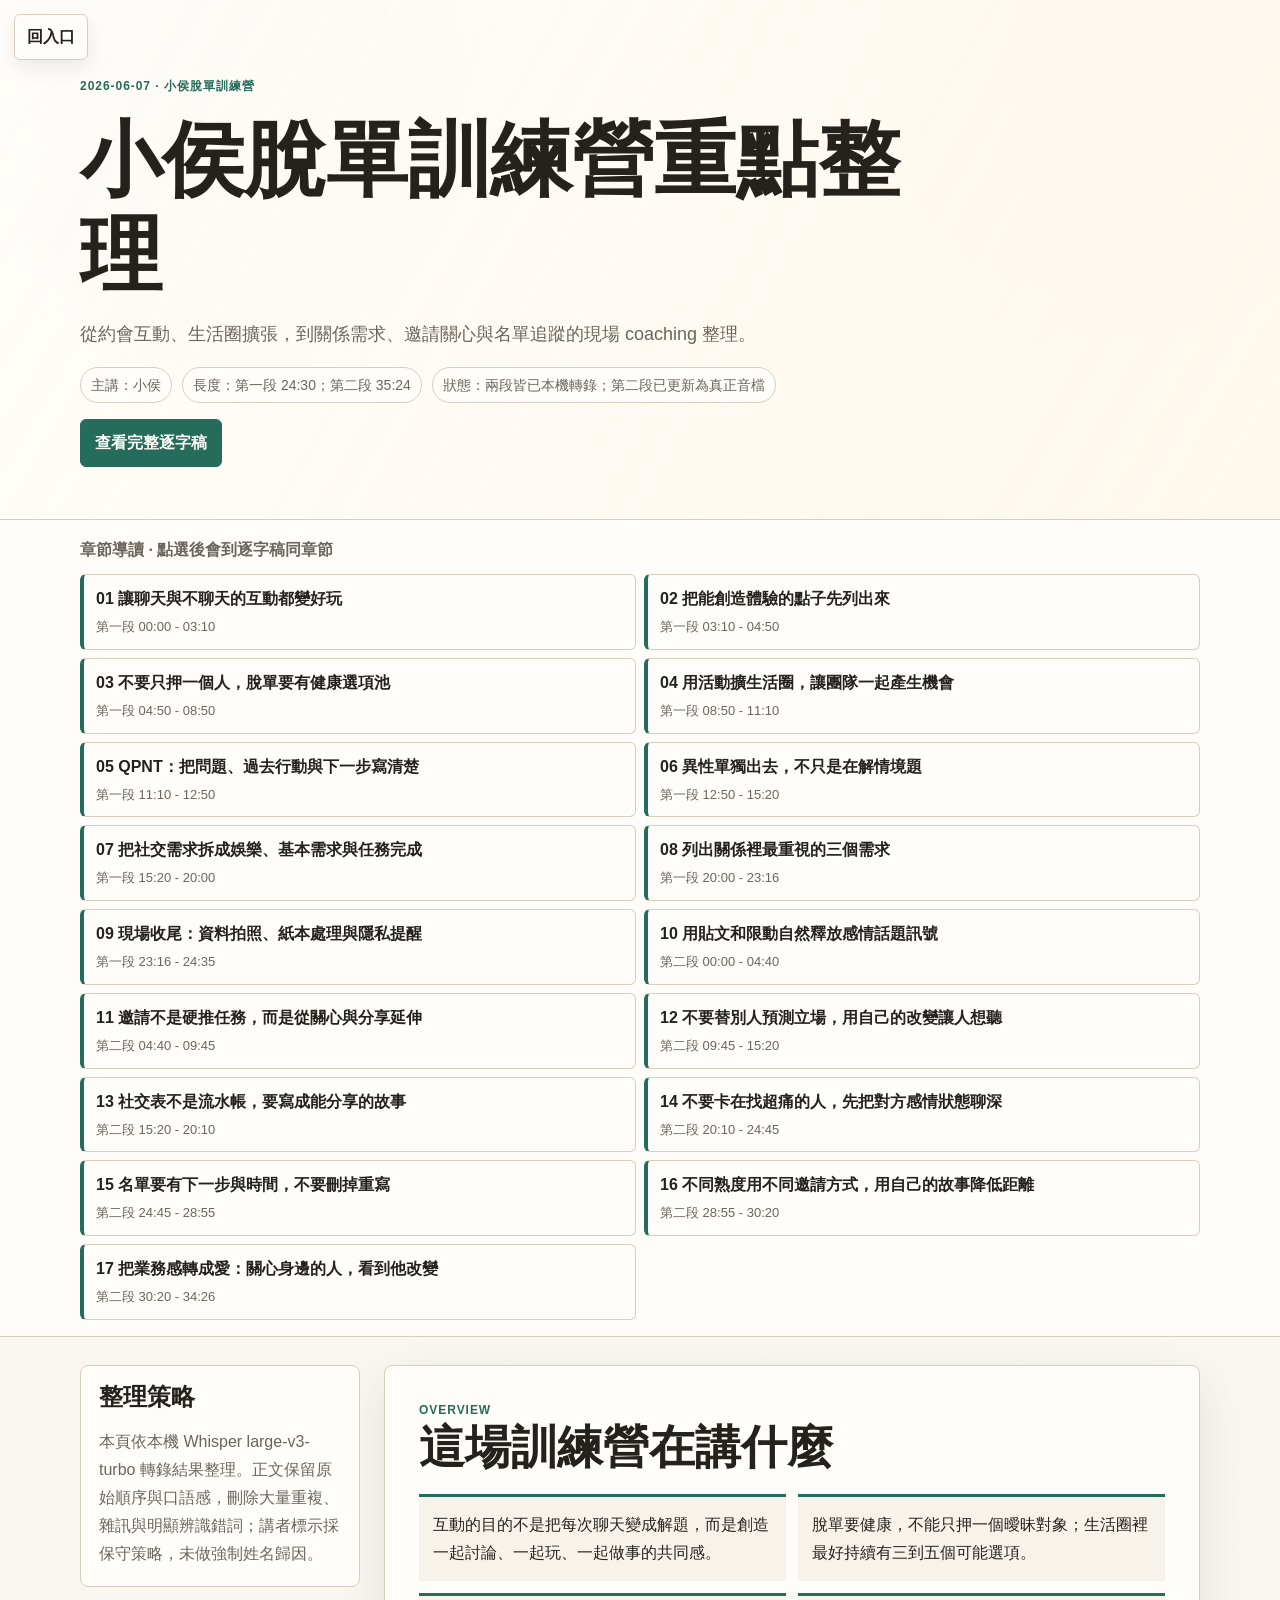
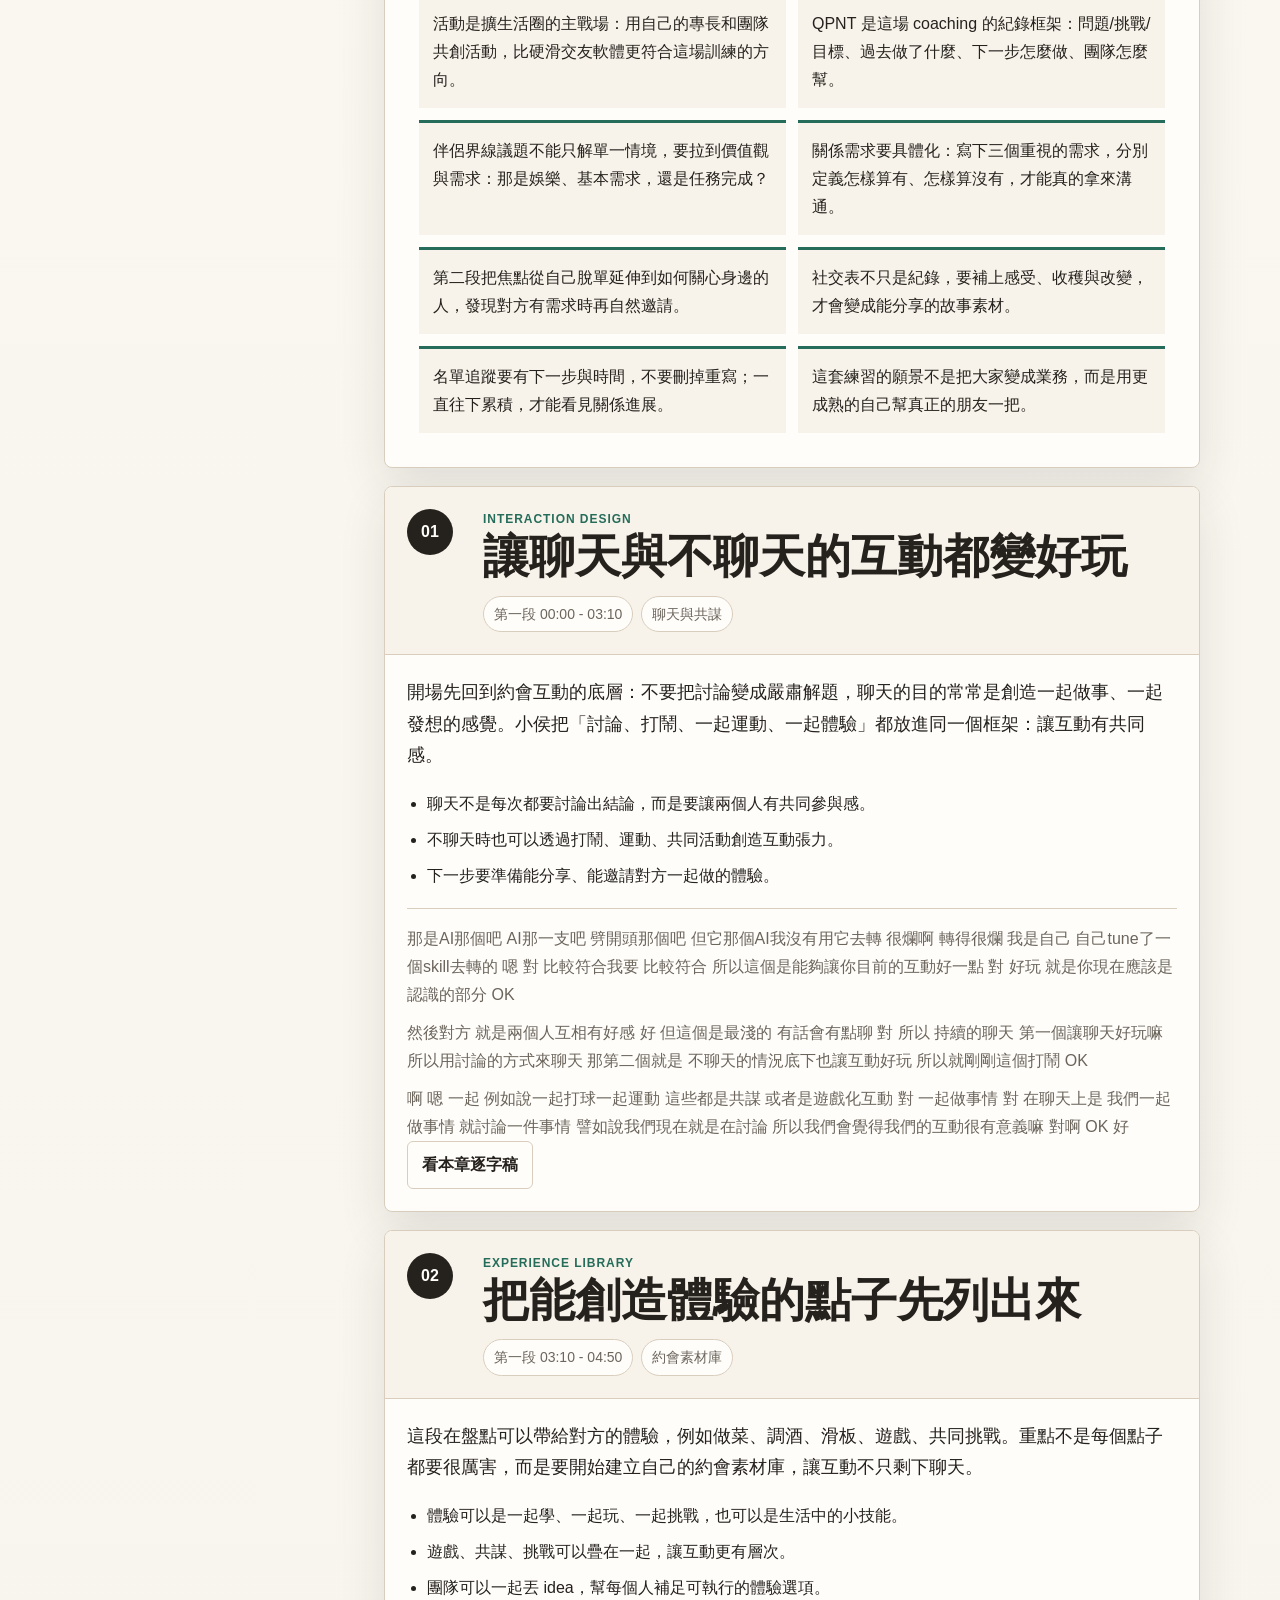
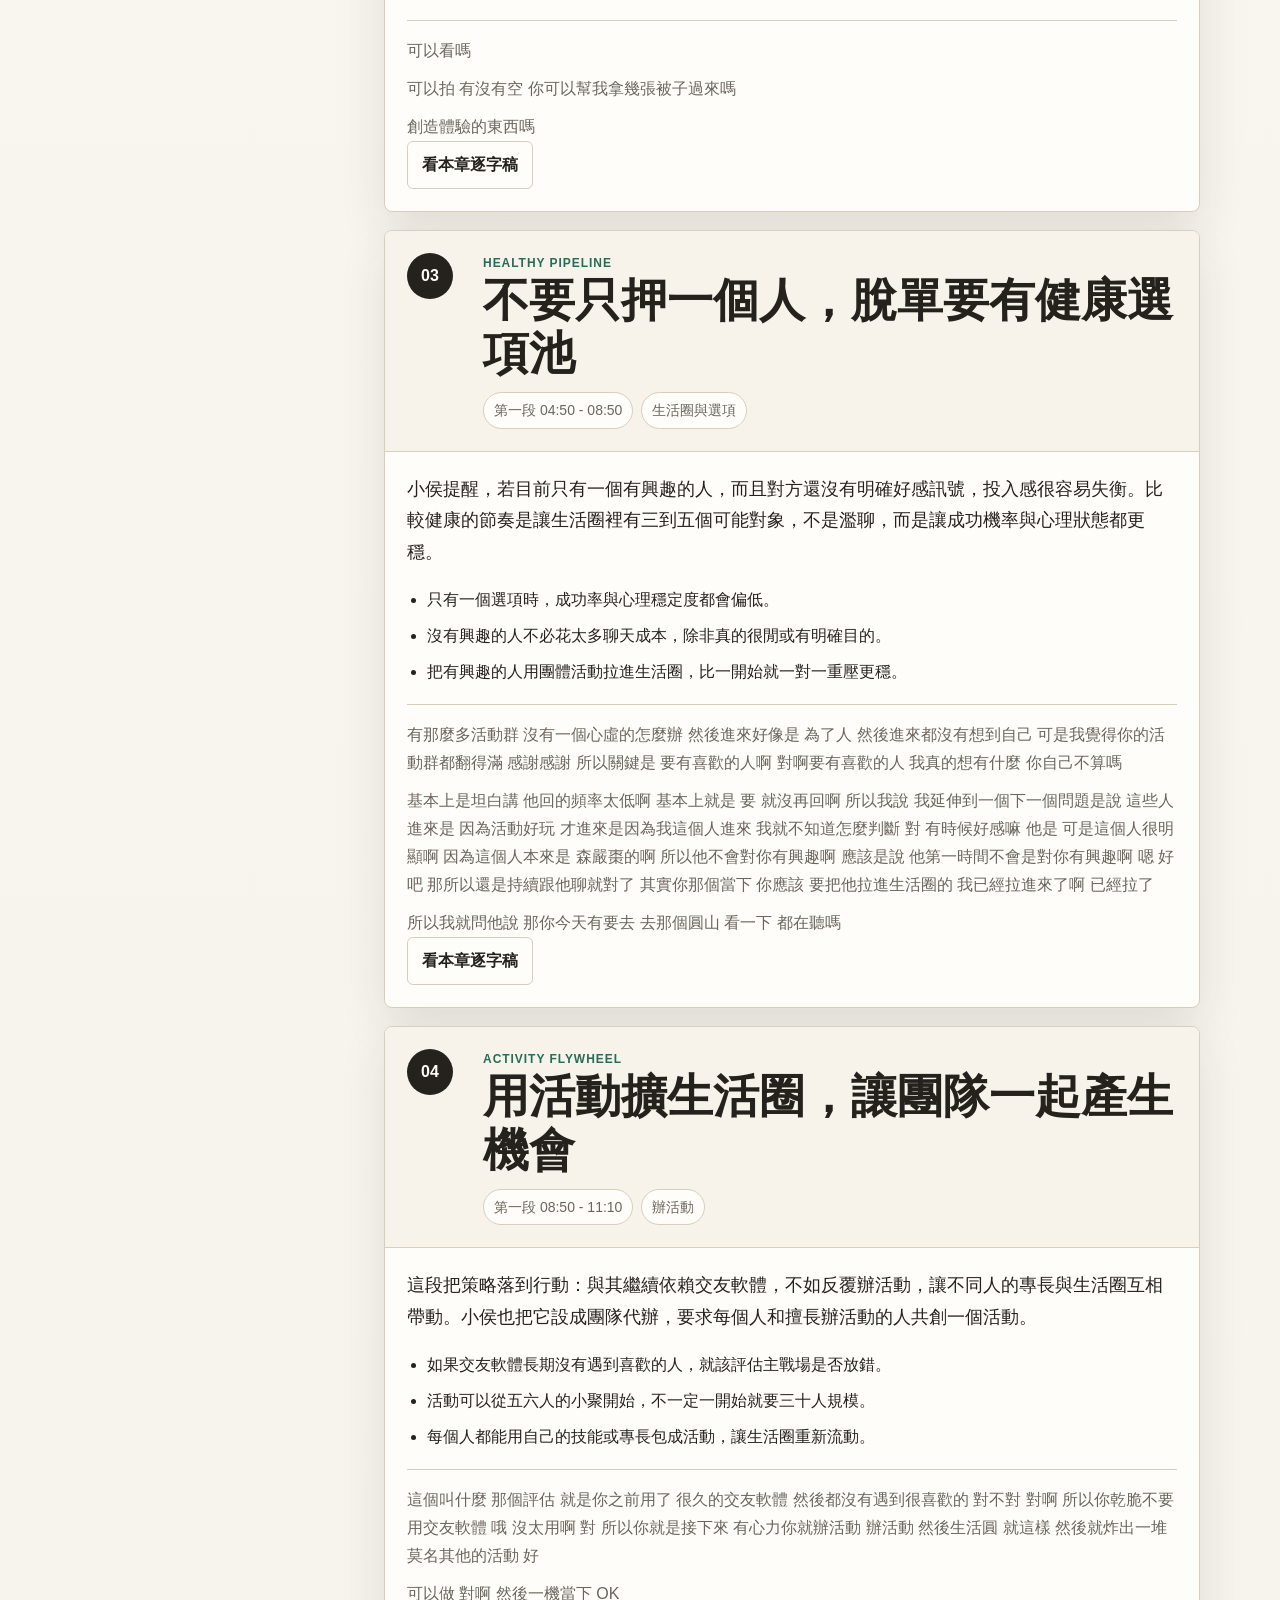
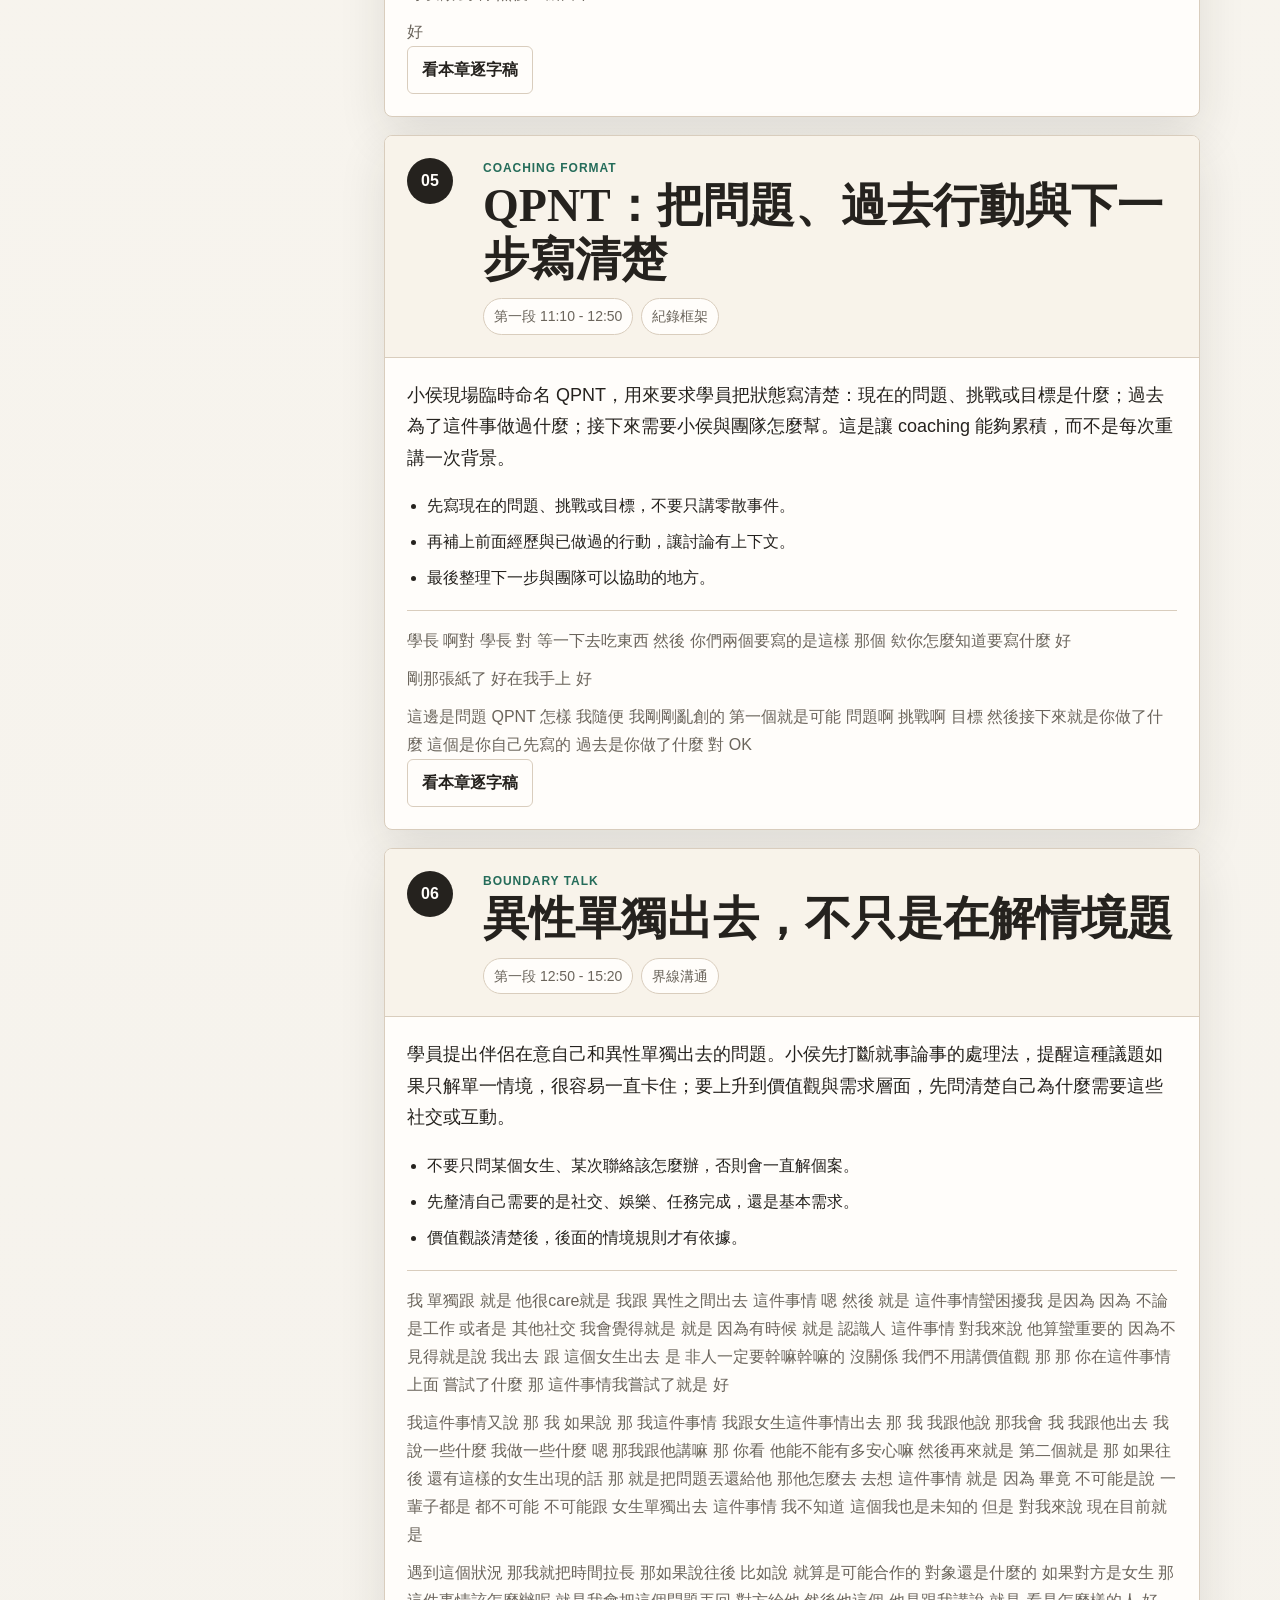
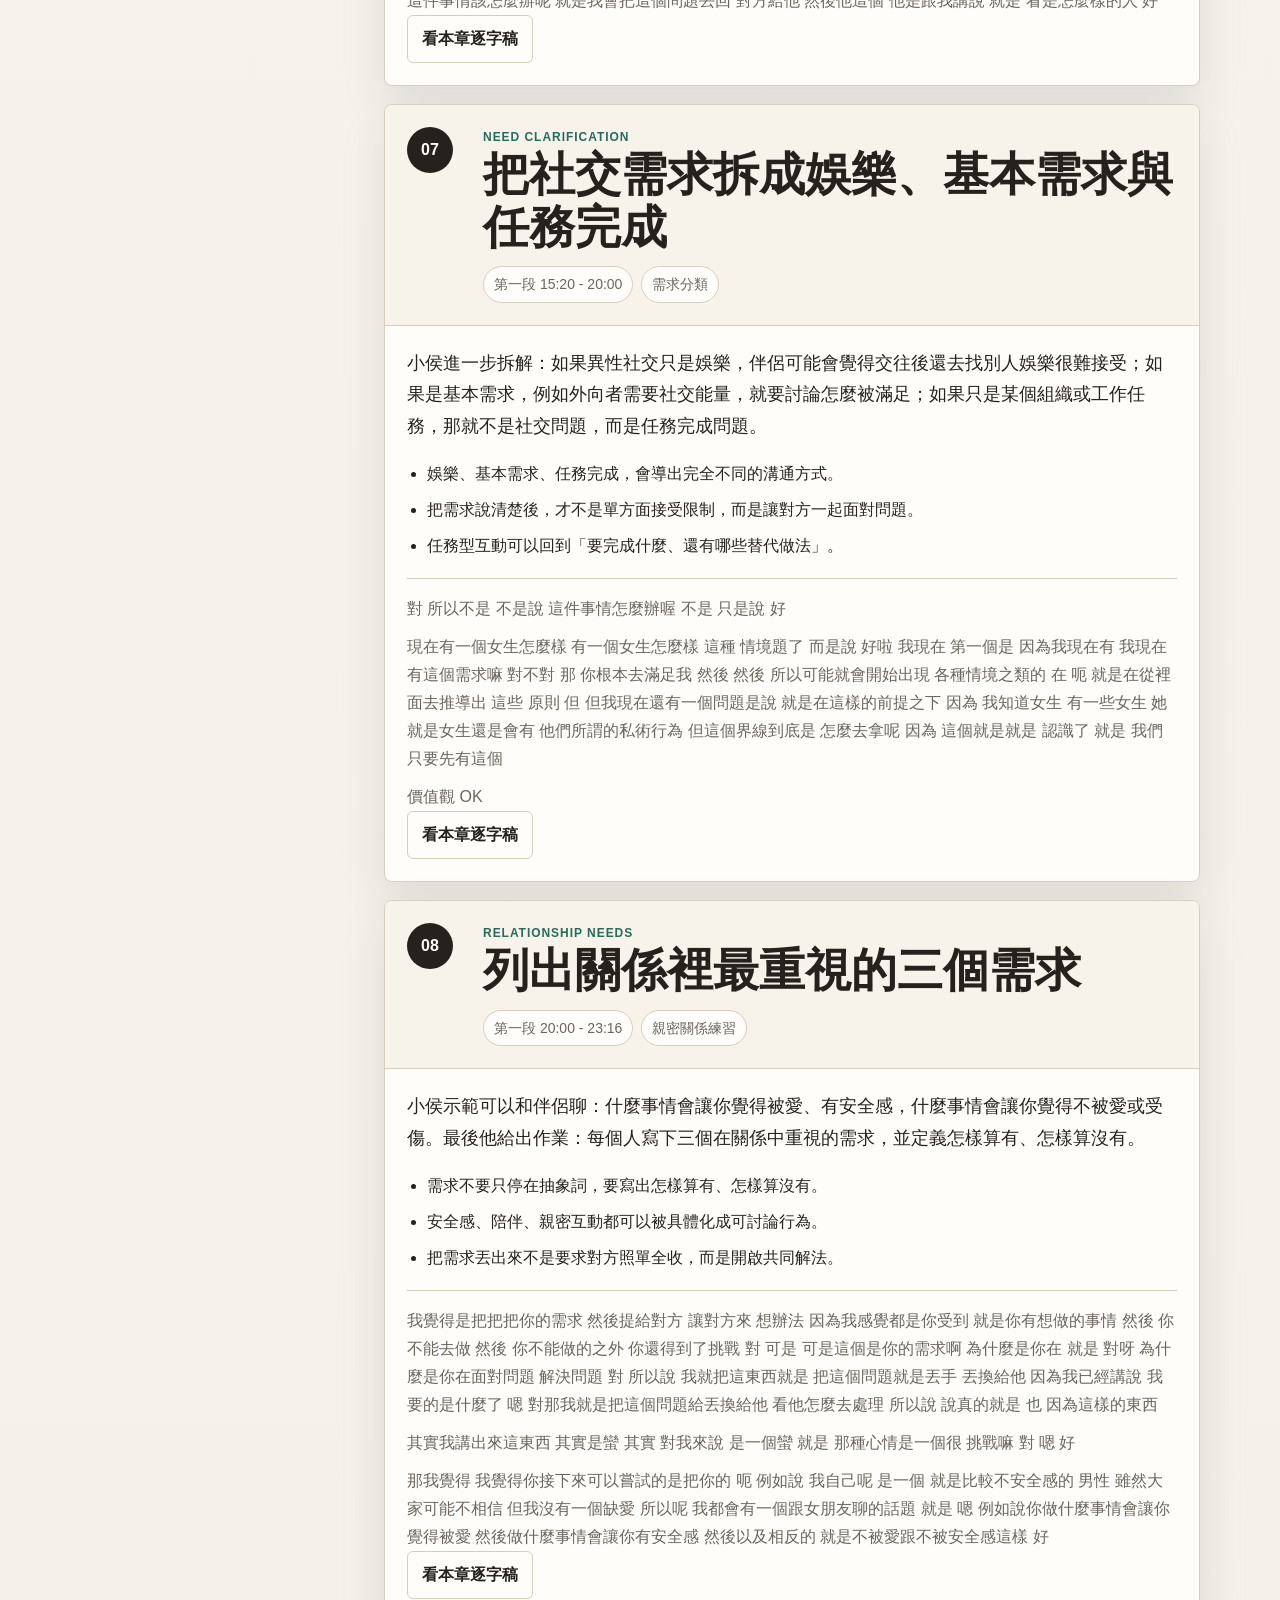
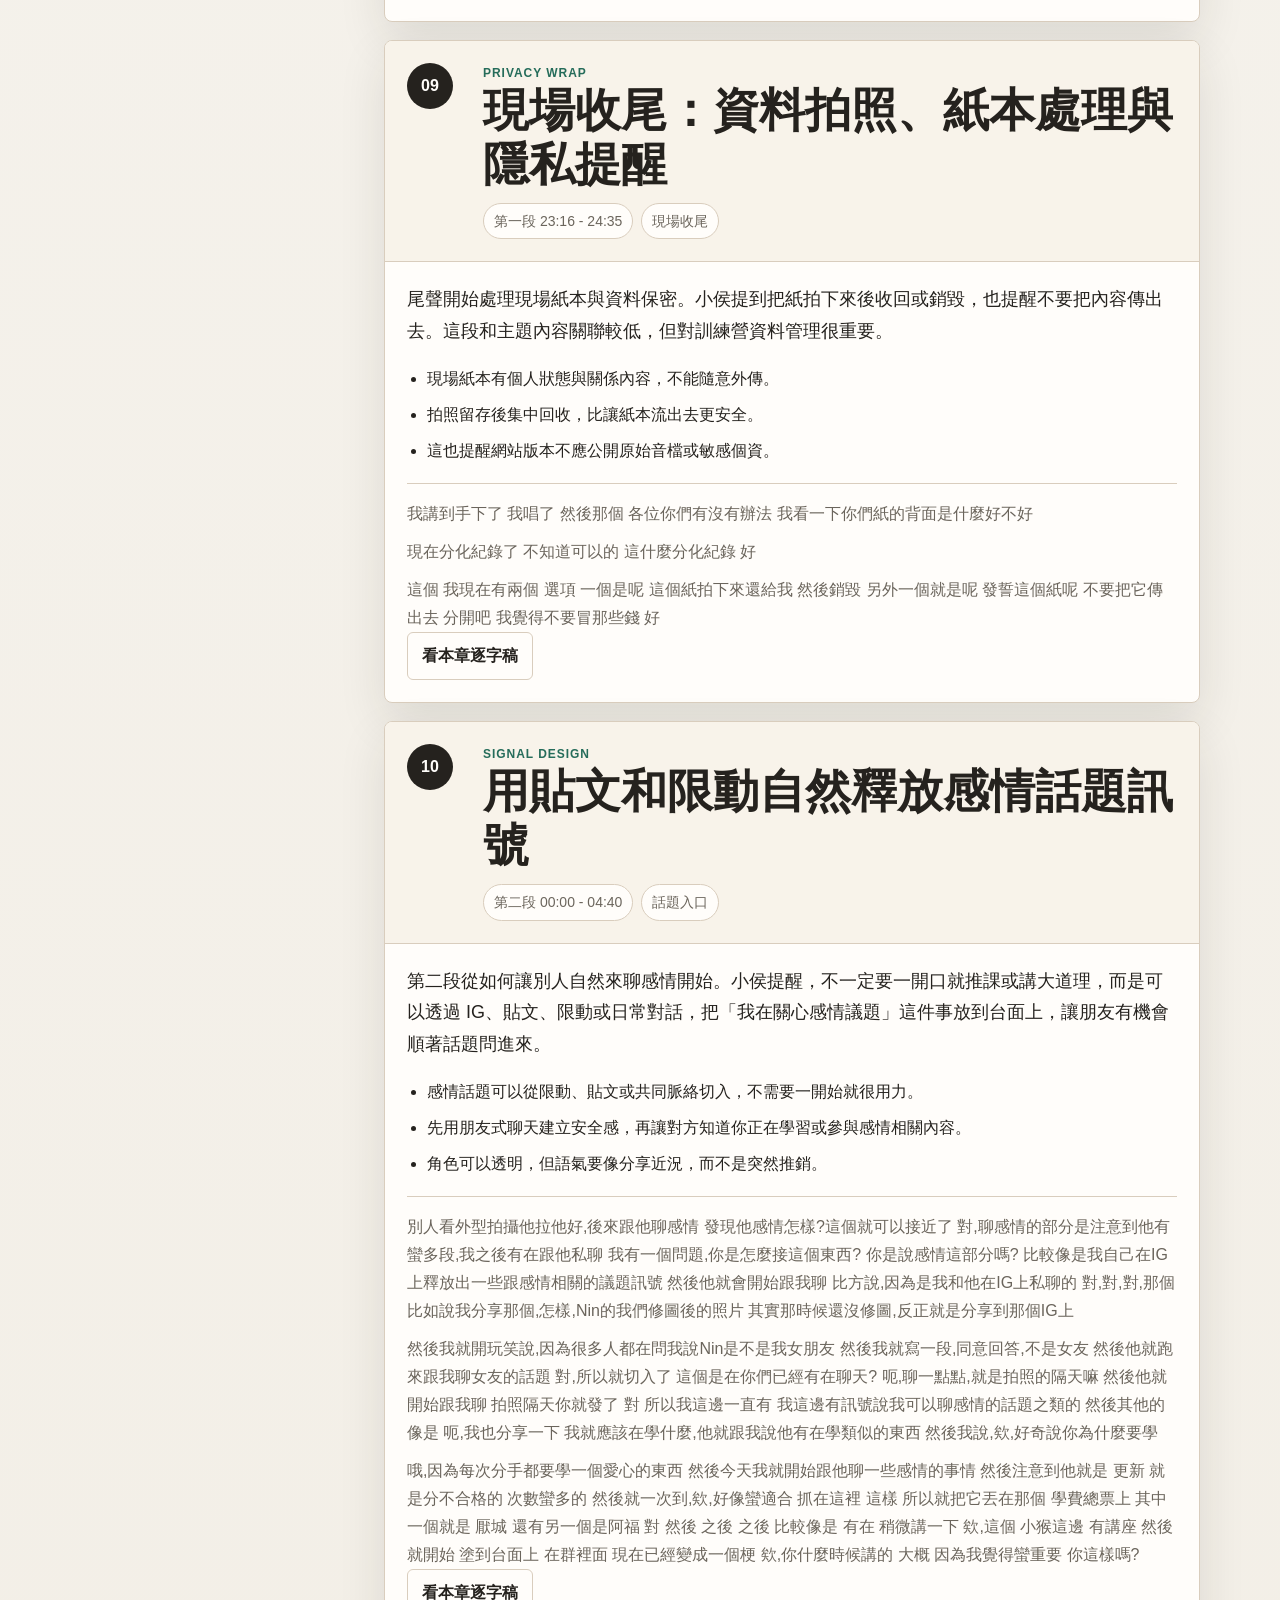
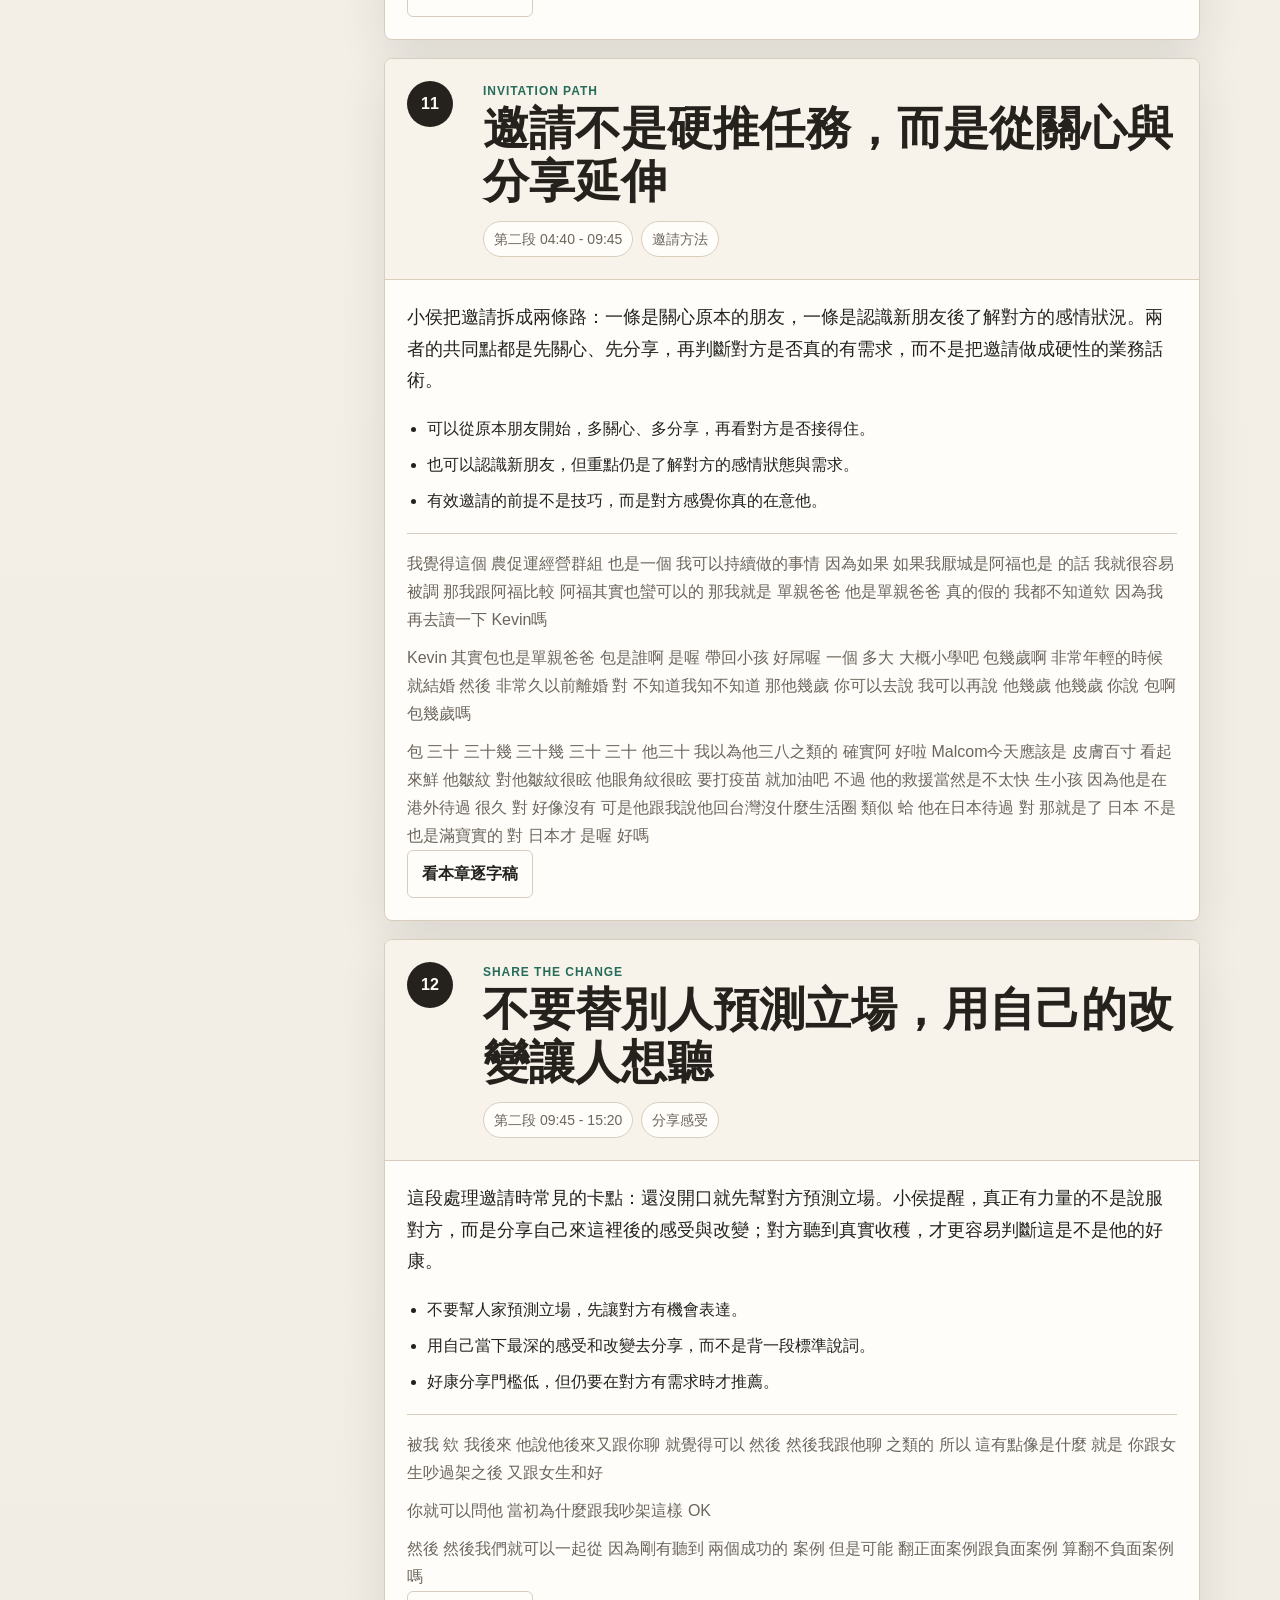
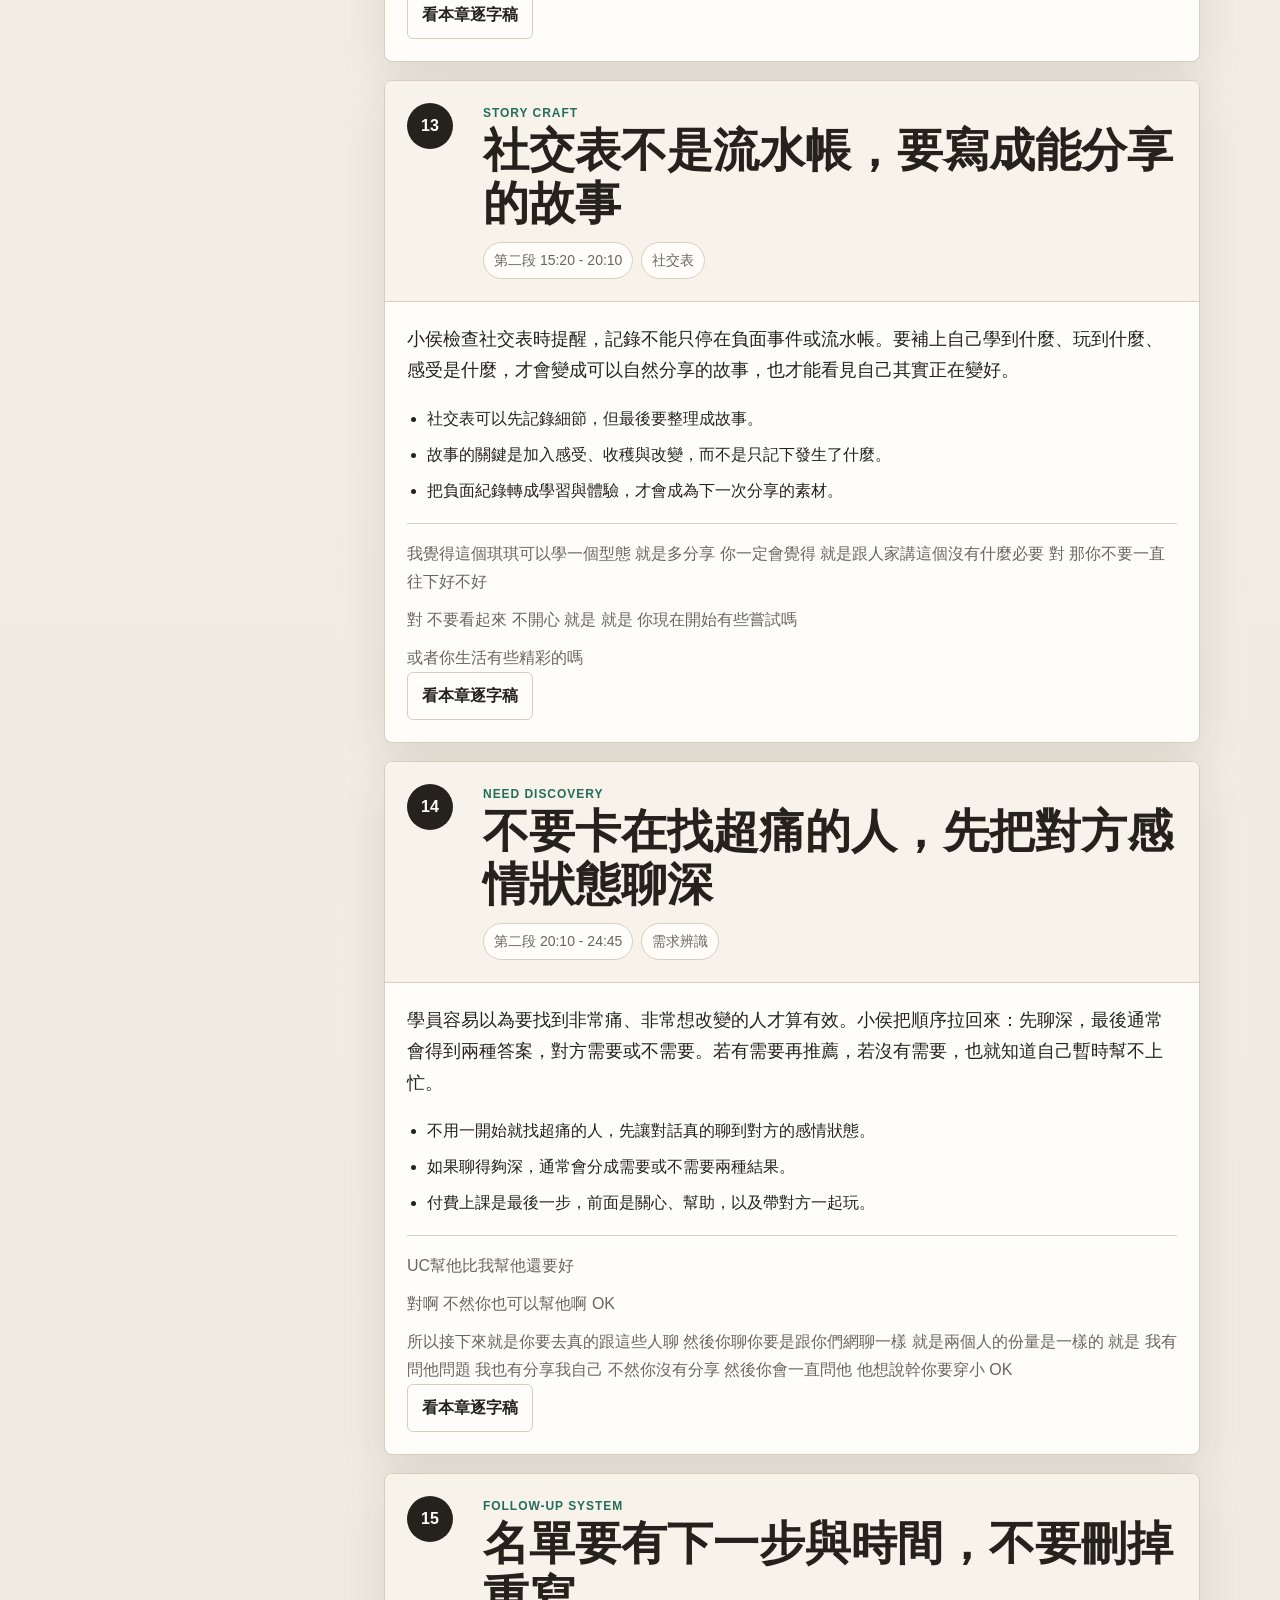
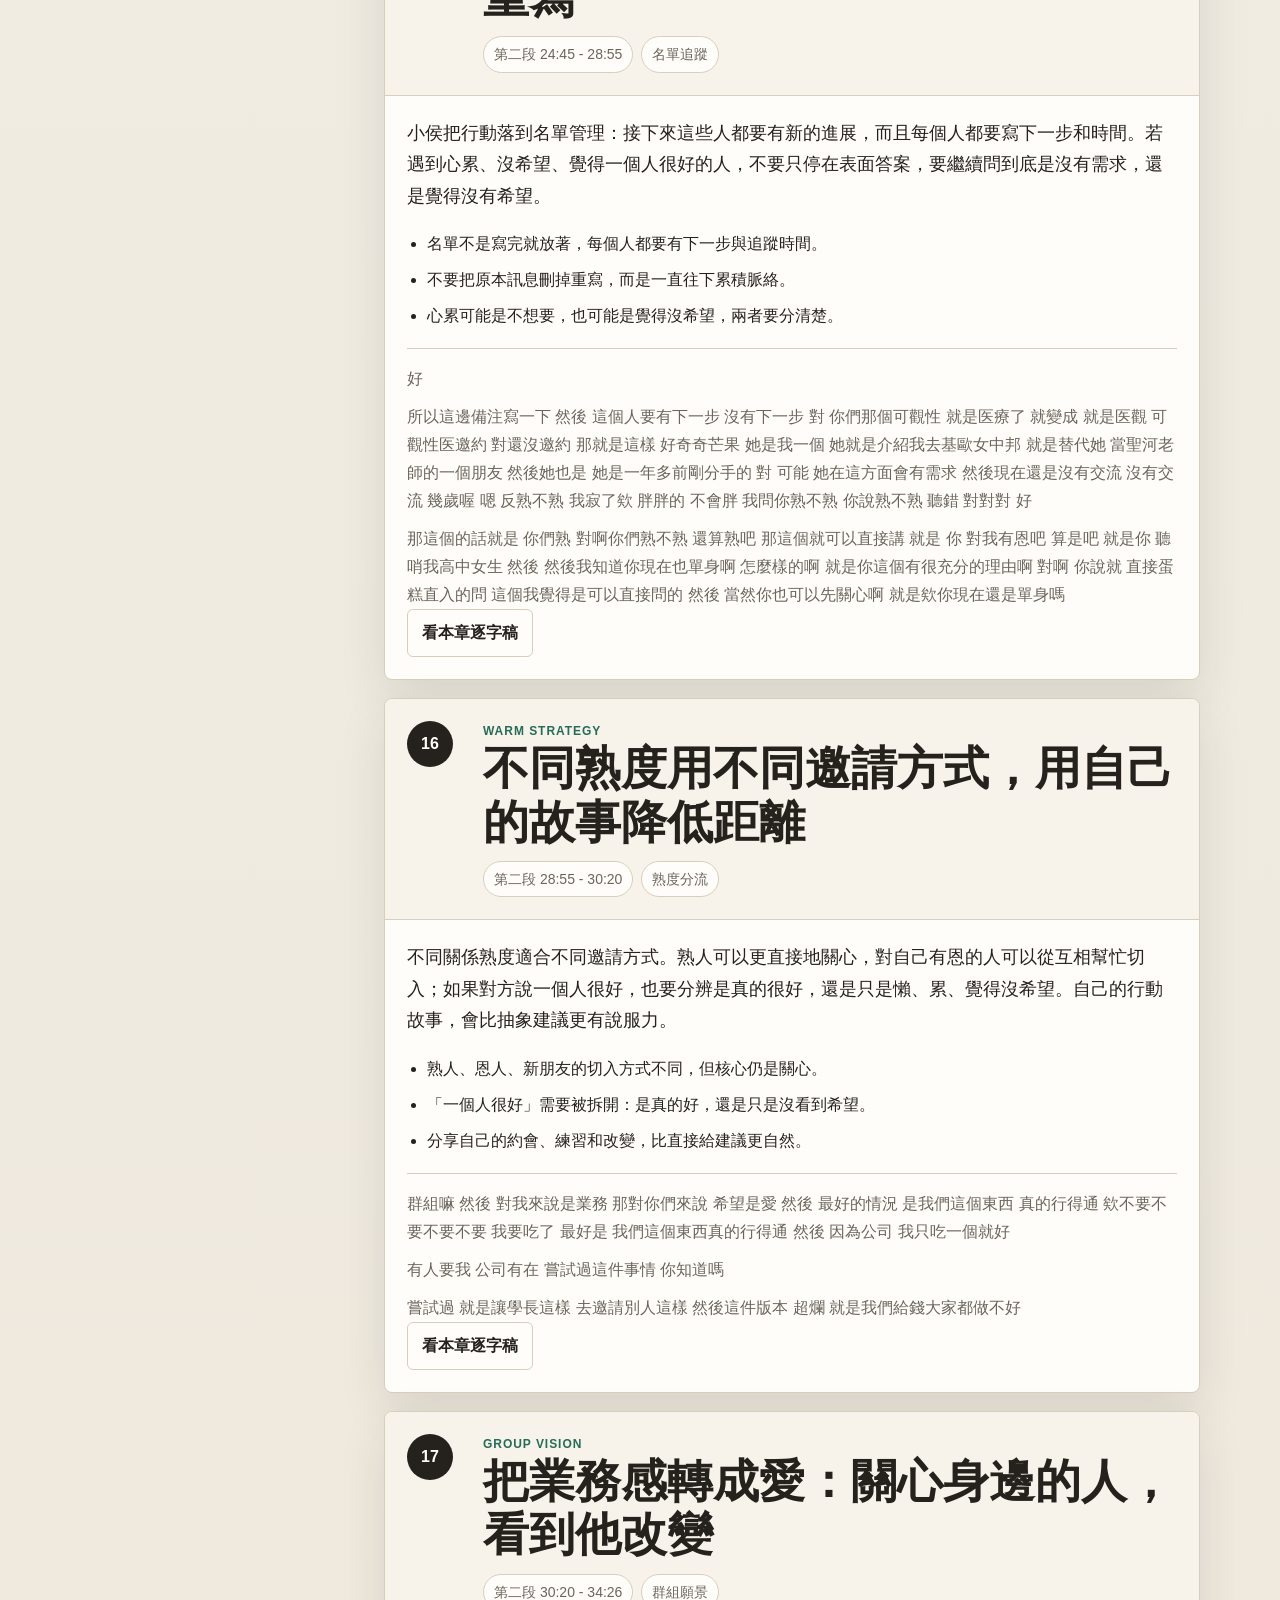
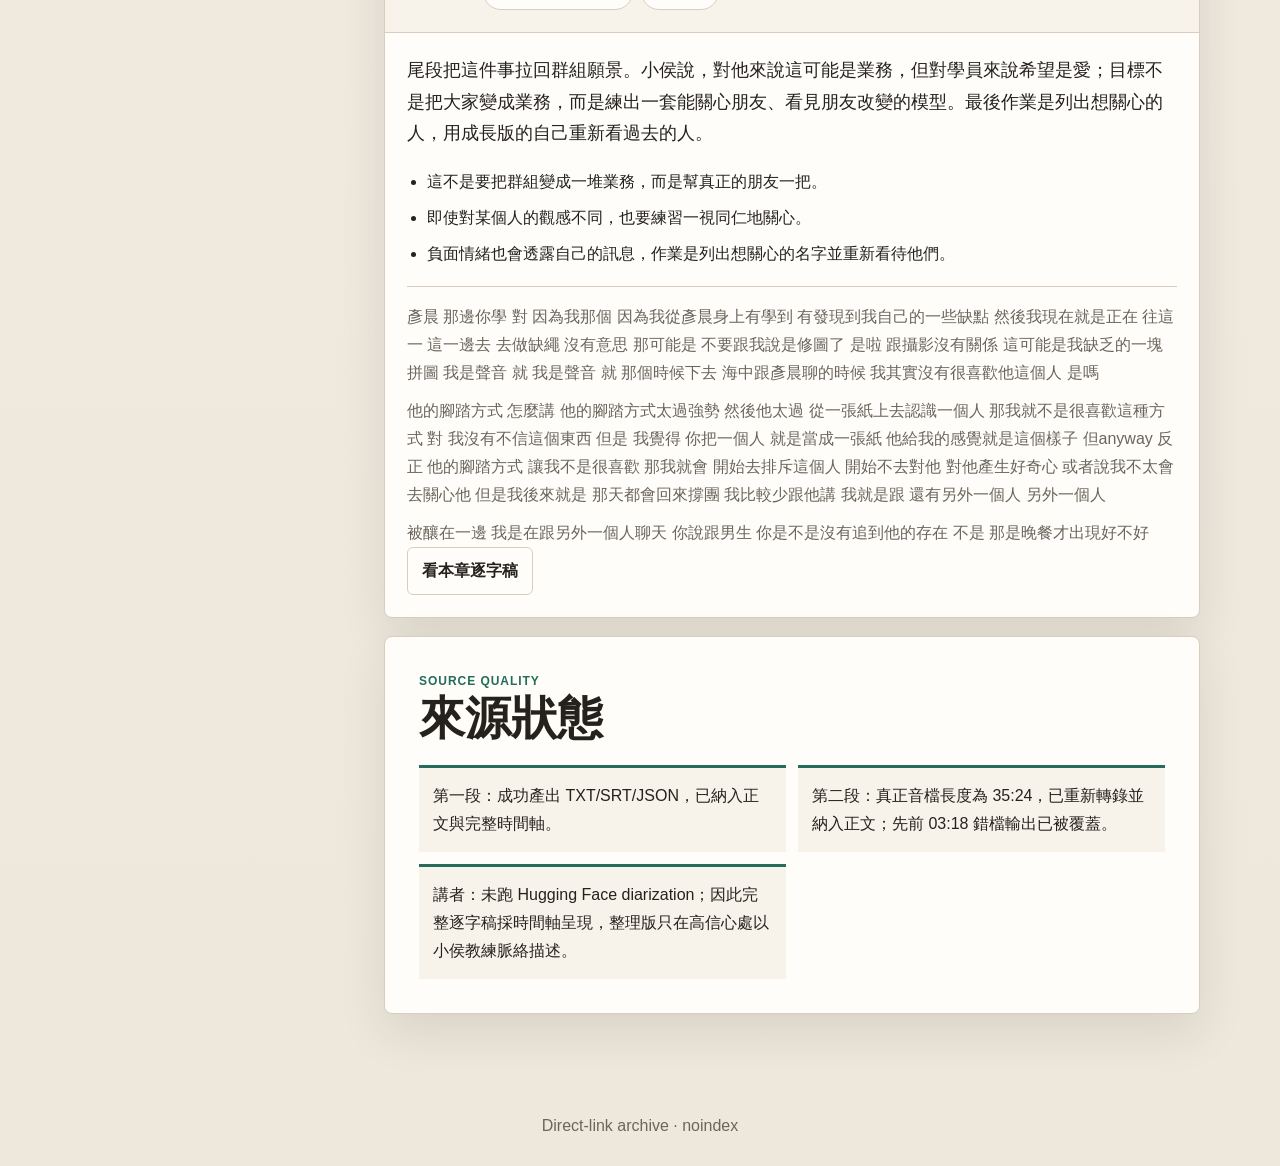
==== events/2026-06-07-dating-camp/index.html @ 8ec2906b "Create split dating camp archive site" ====
<!doctype html>
<html lang="zh-Hant">
<head>
  <meta charset="utf-8">
  <meta name="viewport" content="width=device-width, initial-scale=1">
  <meta name="robots" content="noindex,nofollow,noarchive">
  <title>小侯脫單訓練營重點整理</title>
  <meta name="description" content="2026-06-07 小侯脫單訓練營重點整理。">
  <link rel="stylesheet" href="../../styles.css">
</head>
<body>
  <a class="home-button" href="../../">回入口</a>
  <header class="hero">
    <div class="shell hero-inner">
      <p class="eyebrow">2026-06-07 · 小侯脫單訓練營</p>
      <h1>小侯脫單訓練營重點整理</h1>
      <p class="lead">從約會互動、生活圈擴張，到關係需求、邀請關心與名單追蹤的現場 coaching 整理。</p>
      <div class="meta-grid">
        <span class="meta-chip">主講：小侯</span>
        <span class="meta-chip">長度：第一段 24:30；第二段 35:24</span>
        <span class="meta-chip">狀態：兩段皆已本機轉錄；第二段已更新為真正音檔</span>
      </div>
      <div class="hero-actions">
        <a class="button primary" href="../../transcripts/2026-06-07-dating-camp/">查看完整逐字稿</a>
      </div>
    </div>
  </header>
  <nav class="toc-wrap" aria-label="章節導讀">
    <div class="shell">
      <p class="toc-title">章節導讀 · 點選後會到逐字稿同章節</p>
      <div class="toc-list"><a class="toc-link" href="../../transcripts/2026-06-07-dating-camp/#section-01"><strong>01 讓聊天與不聊天的互動都變好玩</strong><span>第一段 00:00 - 03:10</span></a>
<a class="toc-link" href="../../transcripts/2026-06-07-dating-camp/#section-02"><strong>02 把能創造體驗的點子先列出來</strong><span>第一段 03:10 - 04:50</span></a>
<a class="toc-link" href="../../transcripts/2026-06-07-dating-camp/#section-03"><strong>03 不要只押一個人，脫單要有健康選項池</strong><span>第一段 04:50 - 08:50</span></a>
<a class="toc-link" href="../../transcripts/2026-06-07-dating-camp/#section-04"><strong>04 用活動擴生活圈，讓團隊一起產生機會</strong><span>第一段 08:50 - 11:10</span></a>
<a class="toc-link" href="../../transcripts/2026-06-07-dating-camp/#section-05"><strong>05 QPNT：把問題、過去行動與下一步寫清楚</strong><span>第一段 11:10 - 12:50</span></a>
<a class="toc-link" href="../../transcripts/2026-06-07-dating-camp/#section-06"><strong>06 異性單獨出去，不只是在解情境題</strong><span>第一段 12:50 - 15:20</span></a>
<a class="toc-link" href="../../transcripts/2026-06-07-dating-camp/#section-07"><strong>07 把社交需求拆成娛樂、基本需求與任務完成</strong><span>第一段 15:20 - 20:00</span></a>
<a class="toc-link" href="../../transcripts/2026-06-07-dating-camp/#section-08"><strong>08 列出關係裡最重視的三個需求</strong><span>第一段 20:00 - 23:16</span></a>
<a class="toc-link" href="../../transcripts/2026-06-07-dating-camp/#section-09"><strong>09 現場收尾：資料拍照、紙本處理與隱私提醒</strong><span>第一段 23:16 - 24:35</span></a>
<a class="toc-link" href="../../transcripts/2026-06-07-dating-camp/#section-10"><strong>10 用貼文和限動自然釋放感情話題訊號</strong><span>第二段 00:00 - 04:40</span></a>
<a class="toc-link" href="../../transcripts/2026-06-07-dating-camp/#section-11"><strong>11 邀請不是硬推任務，而是從關心與分享延伸</strong><span>第二段 04:40 - 09:45</span></a>
<a class="toc-link" href="../../transcripts/2026-06-07-dating-camp/#section-12"><strong>12 不要替別人預測立場，用自己的改變讓人想聽</strong><span>第二段 09:45 - 15:20</span></a>
<a class="toc-link" href="../../transcripts/2026-06-07-dating-camp/#section-13"><strong>13 社交表不是流水帳，要寫成能分享的故事</strong><span>第二段 15:20 - 20:10</span></a>
<a class="toc-link" href="../../transcripts/2026-06-07-dating-camp/#section-14"><strong>14 不要卡在找超痛的人，先把對方感情狀態聊深</strong><span>第二段 20:10 - 24:45</span></a>
<a class="toc-link" href="../../transcripts/2026-06-07-dating-camp/#section-15"><strong>15 名單要有下一步與時間，不要刪掉重寫</strong><span>第二段 24:45 - 28:55</span></a>
<a class="toc-link" href="../../transcripts/2026-06-07-dating-camp/#section-16"><strong>16 不同熟度用不同邀請方式，用自己的故事降低距離</strong><span>第二段 28:55 - 30:20</span></a>
<a class="toc-link" href="../../transcripts/2026-06-07-dating-camp/#section-17"><strong>17 把業務感轉成愛：關心身邊的人，看到他改變</strong><span>第二段 30:20 - 34:26</span></a></div>
    </div>
  </nav>
  <main class="shell page-grid">
    <aside class="side-note">
      <h2>整理策略</h2>
      <p>本頁依本機 Whisper large-v3-turbo 轉錄結果整理。正文保留原始順序與口語感，刪除大量重複、雜訊與明顯辨識錯詞；講者標示採保守策略，未做強制姓名歸因。</p>
    </aside>
    <section class="content-flow">
      <section class="panel">
        <p class="eyebrow">Overview</p>
        <h2>這場訓練營在講什麼</h2>
        <ul class="summary-list"><li>互動的目的不是把每次聊天變成解題，而是創造一起討論、一起玩、一起做事的共同感。</li>
<li>脫單要健康，不能只押一個曖昧對象；生活圈裡最好持續有三到五個可能選項。</li>
<li>活動是擴生活圈的主戰場：用自己的專長和團隊共創活動，比硬滑交友軟體更符合這場訓練的方向。</li>
<li>QPNT 是這場 coaching 的紀錄框架：問題/挑戰/目標、過去做了什麼、下一步怎麼做、團隊怎麼幫。</li>
<li>伴侶界線議題不能只解單一情境，要拉到價值觀與需求：那是娛樂、基本需求，還是任務完成？</li>
<li>關係需求要具體化：寫下三個重視的需求，分別定義怎樣算有、怎樣算沒有，才能真的拿來溝通。</li>
<li>第二段把焦點從自己脫單延伸到如何關心身邊的人，發現對方有需求時再自然邀請。</li>
<li>社交表不只是紀錄，要補上感受、收穫與改變，才會變成能分享的故事素材。</li>
<li>名單追蹤要有下一步與時間，不要刪掉重寫；一直往下累積，才能看見關係進展。</li>
<li>這套練習的願景不是把大家變成業務，而是用更成熟的自己幫真正的朋友一把。</li></ul>
      </section>
      <article class="chapter" id="section-01">
  <header class="chapter-head">
    <div class="chapter-index">01</div>
    <div>
      <p class="eyebrow">Interaction Design</p>
      <h2>讓聊天與不聊天的互動都變好玩</h2>
      <div class="chapter-meta">
        <span class="badge">第一段 00:00 - 03:10</span>
        <span class="badge">聊天與共謀</span>
      </div>
    </div>
  </header>
  <div class="chapter-body">
    <p class="chapter-summary">開場先回到約會互動的底層：不要把討論變成嚴肅解題，聊天的目的常常是創造一起做事、一起發想的感覺。小侯把「討論、打鬧、一起運動、一起體驗」都放進同一個框架：讓互動有共同感。</p>
    <ul class="highlight-list"><li>聊天不是每次都要討論出結論，而是要讓兩個人有共同參與感。</li>
<li>不聊天時也可以透過打鬧、運動、共同活動創造互動張力。</li>
<li>下一步要準備能分享、能邀請對方一起做的體驗。</li></ul>
    <div class="paragraphs"><p>那是AI那個吧 AI那一支吧 劈開頭那個吧 但它那個AI我沒有用它去轉 很爛啊 轉得很爛 我是自己 自己tune了一個skill去轉的 嗯 對 比較符合我要 比較符合 所以這個是能夠讓你目前的互動好一點 對 好玩 就是你現在應該是認識的部分 OK</p>
<p>然後對方 就是兩個人互相有好感 好 但這個是最淺的 有話會有點聊 對 所以 持續的聊天 第一個讓聊天好玩嘛 所以用討論的方式來聊天 那第二個就是 不聊天的情況底下也讓互動好玩 所以就剛剛這個打鬧 OK</p>
<p>啊 嗯 一起 例如說一起打球一起運動 這些都是共謀 或者是遊戲化互動 對 一起做事情 對 在聊天上是 我們一起做事情 就討論一件事情 譬如說我們現在就是在討論 所以我們會覺得我們的互動很有意義嘛 對啊 OK 好</p></div>
    <div class="chapter-actions">
      <a class="button" href="../../transcripts/2026-06-07-dating-camp/#section-01">看本章逐字稿</a>
    </div>
  </div>
</article><article class="chapter" id="section-02">
  <header class="chapter-head">
    <div class="chapter-index">02</div>
    <div>
      <p class="eyebrow">Experience Library</p>
      <h2>把能創造體驗的點子先列出來</h2>
      <div class="chapter-meta">
        <span class="badge">第一段 03:10 - 04:50</span>
        <span class="badge">約會素材庫</span>
      </div>
    </div>
  </header>
  <div class="chapter-body">
    <p class="chapter-summary">這段在盤點可以帶給對方的體驗，例如做菜、調酒、滑板、遊戲、共同挑戰。重點不是每個點子都要很厲害，而是要開始建立自己的約會素材庫，讓互動不只剩下聊天。</p>
    <ul class="highlight-list"><li>體驗可以是一起學、一起玩、一起挑戰，也可以是生活中的小技能。</li>
<li>遊戲、共謀、挑戰可以疊在一起，讓互動更有層次。</li>
<li>團隊可以一起丟 idea，幫每個人補足可執行的體驗選項。</li></ul>
    <div class="paragraphs"><p>可以看嗎</p>
<p>可以拍 有沒有空 你可以幫我拿幾張被子過來嗎</p>
<p>創造體驗的東西嗎</p></div>
    <div class="chapter-actions">
      <a class="button" href="../../transcripts/2026-06-07-dating-camp/#section-02">看本章逐字稿</a>
    </div>
  </div>
</article><article class="chapter" id="section-03">
  <header class="chapter-head">
    <div class="chapter-index">03</div>
    <div>
      <p class="eyebrow">Healthy Pipeline</p>
      <h2>不要只押一個人，脫單要有健康選項池</h2>
      <div class="chapter-meta">
        <span class="badge">第一段 04:50 - 08:50</span>
        <span class="badge">生活圈與選項</span>
      </div>
    </div>
  </header>
  <div class="chapter-body">
    <p class="chapter-summary">小侯提醒，若目前只有一個有興趣的人，而且對方還沒有明確好感訊號，投入感很容易失衡。比較健康的節奏是讓生活圈裡有三到五個可能對象，不是濫聊，而是讓成功機率與心理狀態都更穩。</p>
    <ul class="highlight-list"><li>只有一個選項時，成功率與心理穩定度都會偏低。</li>
<li>沒有興趣的人不必花太多聊天成本，除非真的很閒或有明確目的。</li>
<li>把有興趣的人用團體活動拉進生活圈，比一開始就一對一重壓更穩。</li></ul>
    <div class="paragraphs"><p>有那麼多活動群 沒有一個心虛的怎麼辦 然後進來好像是 為了人 然後進來都沒有想到自己 可是我覺得你的活動群都翻得滿 感謝感謝 所以關鍵是 要有喜歡的人啊 對啊要有喜歡的人 我真的想有什麼 你自己不算嗎</p>
<p>基本上是坦白講 他回的頻率太低啊 基本上就是 要 就沒再回啊 所以我說 我延伸到一個下一個問題是說 這些人進來是 因為活動好玩 才進來是因為我這個人進來 我就不知道怎麼判斷 對 有時候好感嘛 他是 可是這個人很明顯啊 因為這個人本來是 森嚴棗的啊 所以他不會對你有興趣啊 應該是說 他第一時間不會是對你有興趣啊 嗯 好吧 那所以還是持續跟他聊就對了 其實你那個當下 你應該 要把他拉進生活圈的 我已經拉進來了啊 已經拉了</p>
<p>所以我就問他說 那你今天有要去 去那個圓山 看一下 都在聽嗎</p></div>
    <div class="chapter-actions">
      <a class="button" href="../../transcripts/2026-06-07-dating-camp/#section-03">看本章逐字稿</a>
    </div>
  </div>
</article><article class="chapter" id="section-04">
  <header class="chapter-head">
    <div class="chapter-index">04</div>
    <div>
      <p class="eyebrow">Activity Flywheel</p>
      <h2>用活動擴生活圈，讓團隊一起產生機會</h2>
      <div class="chapter-meta">
        <span class="badge">第一段 08:50 - 11:10</span>
        <span class="badge">辦活動</span>
      </div>
    </div>
  </header>
  <div class="chapter-body">
    <p class="chapter-summary">這段把策略落到行動：與其繼續依賴交友軟體，不如反覆辦活動，讓不同人的專長與生活圈互相帶動。小侯也把它設成團隊代辦，要求每個人和擅長辦活動的人共創一個活動。</p>
    <ul class="highlight-list"><li>如果交友軟體長期沒有遇到喜歡的人，就該評估主戰場是否放錯。</li>
<li>活動可以從五六人的小聚開始，不一定一開始就要三十人規模。</li>
<li>每個人都能用自己的技能或專長包成活動，讓生活圈重新流動。</li></ul>
    <div class="paragraphs"><p>這個叫什麼 那個評估 就是你之前用了 很久的交友軟體 然後都沒有遇到很喜歡的 對不對 對啊 所以你乾脆不要用交友軟體 哦 沒太用啊 對 所以你就是接下來 有心力你就辦活動 辦活動 然後生活圓 就這樣 然後就炸出一堆 莫名其他的活動 好</p>
<p>可以做 對啊 然後一機當下 OK</p>
<p>好</p></div>
    <div class="chapter-actions">
      <a class="button" href="../../transcripts/2026-06-07-dating-camp/#section-04">看本章逐字稿</a>
    </div>
  </div>
</article><article class="chapter" id="section-05">
  <header class="chapter-head">
    <div class="chapter-index">05</div>
    <div>
      <p class="eyebrow">Coaching Format</p>
      <h2>QPNT：把問題、過去行動與下一步寫清楚</h2>
      <div class="chapter-meta">
        <span class="badge">第一段 11:10 - 12:50</span>
        <span class="badge">紀錄框架</span>
      </div>
    </div>
  </header>
  <div class="chapter-body">
    <p class="chapter-summary">小侯現場臨時命名 QPNT，用來要求學員把狀態寫清楚：現在的問題、挑戰或目標是什麼；過去為了這件事做過什麼；接下來需要小侯與團隊怎麼幫。這是讓 coaching 能夠累積，而不是每次重講一次背景。</p>
    <ul class="highlight-list"><li>先寫現在的問題、挑戰或目標，不要只講零散事件。</li>
<li>再補上前面經歷與已做過的行動，讓討論有上下文。</li>
<li>最後整理下一步與團隊可以協助的地方。</li></ul>
    <div class="paragraphs"><p>學長 啊對 學長 對 等一下去吃東西 然後 你們兩個要寫的是這樣 那個 欸你怎麼知道要寫什麼 好</p>
<p>剛那張紙了 好在我手上 好</p>
<p>這邊是問題 QPNT 怎樣 我隨便 我剛剛亂創的 第一個就是可能 問題啊 挑戰啊 目標 然後接下來就是你做了什麼 這個是你自己先寫的 過去是你做了什麼 對 OK</p></div>
    <div class="chapter-actions">
      <a class="button" href="../../transcripts/2026-06-07-dating-camp/#section-05">看本章逐字稿</a>
    </div>
  </div>
</article><article class="chapter" id="section-06">
  <header class="chapter-head">
    <div class="chapter-index">06</div>
    <div>
      <p class="eyebrow">Boundary Talk</p>
      <h2>異性單獨出去，不只是在解情境題</h2>
      <div class="chapter-meta">
        <span class="badge">第一段 12:50 - 15:20</span>
        <span class="badge">界線溝通</span>
      </div>
    </div>
  </header>
  <div class="chapter-body">
    <p class="chapter-summary">學員提出伴侶在意自己和異性單獨出去的問題。小侯先打斷就事論事的處理法，提醒這種議題如果只解單一情境，很容易一直卡住；要上升到價值觀與需求層面，先問清楚自己為什麼需要這些社交或互動。</p>
    <ul class="highlight-list"><li>不要只問某個女生、某次聯絡該怎麼辦，否則會一直解個案。</li>
<li>先釐清自己需要的是社交、娛樂、任務完成，還是基本需求。</li>
<li>價值觀談清楚後，後面的情境規則才有依據。</li></ul>
    <div class="paragraphs"><p>我 單獨跟 就是 他很care就是 我跟 異性之間出去 這件事情 嗯 然後 就是 這件事情蠻困擾我 是因為 因為 不論是工作 或者是 其他社交 我會覺得就是 就是 因為有時候 就是 認識人 這件事情 對我來說 他算蠻重要的 因為不見得就是說 我出去 跟 這個女生出去 是 非人一定要幹嘛幹嘛的 沒關係 我們不用講價值觀 那 那 你在這件事情上面 嘗試了什麼 那 這件事情我嘗試了就是 好</p>
<p>我這件事情又說 那 我 如果說 那 我這件事情 我跟女生這件事情出去 那 我 我跟他說 那我會 我 我跟他出去 我說一些什麼 我做一些什麼 嗯 那我跟他講嘛 那 你看 他能不能有多安心嘛 然後再來就是 第二個就是 那 如果往後 還有這樣的女生出現的話 那 就是把問題丟還給他 那他怎麼去 去想 這件事情 就是 因為 畢竟 不可能是說 一輩子都是 都不可能 不可能跟 女生單獨出去 這件事情 我不知道 這個我也是未知的 但是 對我來說 現在目前就是</p>
<p>遇到這個狀況 那我就把時間拉長 那如果說往後 比如說 就算是可能合作的 對象還是什麼的 如果對方是女生 那 這件事情該怎麼辦呢 就是我會把這個問題丟回 對方給他 然後他這個 他是跟我講說 就是 看是怎麼樣的人 好</p></div>
    <div class="chapter-actions">
      <a class="button" href="../../transcripts/2026-06-07-dating-camp/#section-06">看本章逐字稿</a>
    </div>
  </div>
</article><article class="chapter" id="section-07">
  <header class="chapter-head">
    <div class="chapter-index">07</div>
    <div>
      <p class="eyebrow">Need Clarification</p>
      <h2>把社交需求拆成娛樂、基本需求與任務完成</h2>
      <div class="chapter-meta">
        <span class="badge">第一段 15:20 - 20:00</span>
        <span class="badge">需求分類</span>
      </div>
    </div>
  </header>
  <div class="chapter-body">
    <p class="chapter-summary">小侯進一步拆解：如果異性社交只是娛樂，伴侶可能會覺得交往後還去找別人娛樂很難接受；如果是基本需求，例如外向者需要社交能量，就要討論怎麼被滿足；如果只是某個組織或工作任務，那就不是社交問題，而是任務完成問題。</p>
    <ul class="highlight-list"><li>娛樂、基本需求、任務完成，會導出完全不同的溝通方式。</li>
<li>把需求說清楚後，才不是單方面接受限制，而是讓對方一起面對問題。</li>
<li>任務型互動可以回到「要完成什麼、還有哪些替代做法」。</li></ul>
    <div class="paragraphs"><p>對 所以不是 不是說 這件事情怎麼辦喔 不是 只是說 好</p>
<p>現在有一個女生怎麼樣 有一個女生怎麼樣 這種 情境題了 而是說 好啦 我現在 第一個是 因為我現在有 我現在有這個需求嘛 對不對 那 你根本去滿足我 然後 然後 所以可能就會開始出現 各種情境之類的 在 呃 就是在從裡面去推導出 這些 原則 但 但我現在還有一個問題是說 就是在這樣的前提之下 因為 我知道女生 有一些女生 她 就是女生還是會有 他們所謂的私術行為 但這個界線到底是 怎麼去拿呢 因為 這個就是就是 認識了 就是 我們只要先有這個</p>
<p>價值觀 OK</p></div>
    <div class="chapter-actions">
      <a class="button" href="../../transcripts/2026-06-07-dating-camp/#section-07">看本章逐字稿</a>
    </div>
  </div>
</article><article class="chapter" id="section-08">
  <header class="chapter-head">
    <div class="chapter-index">08</div>
    <div>
      <p class="eyebrow">Relationship Needs</p>
      <h2>列出關係裡最重視的三個需求</h2>
      <div class="chapter-meta">
        <span class="badge">第一段 20:00 - 23:16</span>
        <span class="badge">親密關係練習</span>
      </div>
    </div>
  </header>
  <div class="chapter-body">
    <p class="chapter-summary">小侯示範可以和伴侶聊：什麼事情會讓你覺得被愛、有安全感，什麼事情會讓你覺得不被愛或受傷。最後他給出作業：每個人寫下三個在關係中重視的需求，並定義怎樣算有、怎樣算沒有。</p>
    <ul class="highlight-list"><li>需求不要只停在抽象詞，要寫出怎樣算有、怎樣算沒有。</li>
<li>安全感、陪伴、親密互動都可以被具體化成可討論行為。</li>
<li>把需求丟出來不是要求對方照單全收，而是開啟共同解法。</li></ul>
    <div class="paragraphs"><p>我覺得是把把把你的需求 然後提給對方 讓對方來 想辦法 因為我感覺都是你受到 就是你有想做的事情 然後 你不能去做 然後 你不能做的之外 你還得到了挑戰 對 可是 可是這個是你的需求啊 為什麼是你在 就是 對呀 為什麼是你在面對問題 解決問題 對 所以說 我就把這東西就是 把這個問題就是丟手 丟換給他 因為我已經講說 我要的是什麼了 嗯 對那我就是把這個問題給丟換給他 看他怎麼去處理 所以說 說真的就是 也 因為這樣的東西</p>
<p>其實我講出來這東西 其實是蠻 其實 對我來說 是一個蠻 就是 那種心情是一個很 挑戰嘛 對 嗯 好</p>
<p>那我覺得 我覺得你接下來可以嘗試的是把你的 呃 例如說 我自己呢 是一個 就是比較不安全感的 男性 雖然大家可能不相信 但我沒有一個缺愛 所以呢 我都會有一個跟女朋友聊的話題 就是 嗯 例如說你做什麼事情會讓你覺得被愛 然後做什麼事情會讓你有安全感 然後以及相反的 就是不被愛跟不被安全感這樣 好</p></div>
    <div class="chapter-actions">
      <a class="button" href="../../transcripts/2026-06-07-dating-camp/#section-08">看本章逐字稿</a>
    </div>
  </div>
</article><article class="chapter" id="section-09">
  <header class="chapter-head">
    <div class="chapter-index">09</div>
    <div>
      <p class="eyebrow">Privacy Wrap</p>
      <h2>現場收尾：資料拍照、紙本處理與隱私提醒</h2>
      <div class="chapter-meta">
        <span class="badge">第一段 23:16 - 24:35</span>
        <span class="badge">現場收尾</span>
      </div>
    </div>
  </header>
  <div class="chapter-body">
    <p class="chapter-summary">尾聲開始處理現場紙本與資料保密。小侯提到把紙拍下來後收回或銷毀，也提醒不要把內容傳出去。這段和主題內容關聯較低，但對訓練營資料管理很重要。</p>
    <ul class="highlight-list"><li>現場紙本有個人狀態與關係內容，不能隨意外傳。</li>
<li>拍照留存後集中回收，比讓紙本流出去更安全。</li>
<li>這也提醒網站版本不應公開原始音檔或敏感個資。</li></ul>
    <div class="paragraphs"><p>我講到手下了 我唱了 然後那個 各位你們有沒有辦法 我看一下你們紙的背面是什麼好不好</p>
<p>現在分化紀錄了 不知道可以的 這什麼分化紀錄 好</p>
<p>這個 我現在有兩個 選項 一個是呢 這個紙拍下來還給我 然後銷毀 另外一個就是呢 發誓這個紙呢 不要把它傳出去 分開吧 我覺得不要冒那些錢 好</p></div>
    <div class="chapter-actions">
      <a class="button" href="../../transcripts/2026-06-07-dating-camp/#section-09">看本章逐字稿</a>
    </div>
  </div>
</article><article class="chapter" id="section-10">
  <header class="chapter-head">
    <div class="chapter-index">10</div>
    <div>
      <p class="eyebrow">Signal Design</p>
      <h2>用貼文和限動自然釋放感情話題訊號</h2>
      <div class="chapter-meta">
        <span class="badge">第二段 00:00 - 04:40</span>
        <span class="badge">話題入口</span>
      </div>
    </div>
  </header>
  <div class="chapter-body">
    <p class="chapter-summary">第二段從如何讓別人自然來聊感情開始。小侯提醒，不一定要一開口就推課或講大道理，而是可以透過 IG、貼文、限動或日常對話，把「我在關心感情議題」這件事放到台面上，讓朋友有機會順著話題問進來。</p>
    <ul class="highlight-list"><li>感情話題可以從限動、貼文或共同脈絡切入，不需要一開始就很用力。</li>
<li>先用朋友式聊天建立安全感，再讓對方知道你正在學習或參與感情相關內容。</li>
<li>角色可以透明，但語氣要像分享近況，而不是突然推銷。</li></ul>
    <div class="paragraphs"><p>別人看外型拍攝他拉他好,後來跟他聊感情 發現他感情怎樣?這個就可以接近了 對,聊感情的部分是注意到他有蠻多段,我之後有在跟他私聊 我有一個問題,你是怎麼接這個東西? 你是說感情這部分嗎? 比較像是我自己在IG上釋放出一些跟感情相關的議題訊號 然後他就會開始跟我聊 比方說,因為是我和他在IG上私聊的 對,對,對,那個 比如說我分享那個,怎樣,Nin的我們修圖後的照片 其實那時候還沒修圖,反正就是分享到那個IG上</p>
<p>然後我就開玩笑說,因為很多人都在問我說Nin是不是我女朋友 然後我就寫一段,同意回答,不是女友 然後他就跑來跟我聊女友的話題 對,所以就切入了 這個是在你們已經有在聊天? 呃,聊一點點,就是拍照的隔天嘛 然後他就開始跟我聊 拍照隔天你就發了 對 所以我這邊一直有 我這邊有訊號說我可以聊感情的話題之類的 然後其他的像是 呃,我也分享一下 我就應該在學什麼,他就跟我說他有在學類似的東西 然後我說,欸,好奇說你為什麼要學</p>
<p>哦,因為每次分手都要學一個愛心的東西 然後今天我就開始跟他聊一些感情的事情 然後注意到他就是 更新 就是分不合格的 次數蠻多的 然後就一次到,欸,好像蠻適合 抓在這裡 這樣 所以就把它丟在那個 學費總票上 其中一個就是 厭城 還有另一個是阿福 對 然後 之後 之後 比較像是 有在 稍微講一下 欸,這個 小猴這邊 有講座 然後 就開始 塗到台面上 在群裡面 現在已經變成一個梗 欸,你什麼時候講的 大概 因為我覺得蠻重要 你這樣嗎?</p></div>
    <div class="chapter-actions">
      <a class="button" href="../../transcripts/2026-06-07-dating-camp/#section-10">看本章逐字稿</a>
    </div>
  </div>
</article><article class="chapter" id="section-11">
  <header class="chapter-head">
    <div class="chapter-index">11</div>
    <div>
      <p class="eyebrow">Invitation Path</p>
      <h2>邀請不是硬推任務，而是從關心與分享延伸</h2>
      <div class="chapter-meta">
        <span class="badge">第二段 04:40 - 09:45</span>
        <span class="badge">邀請方法</span>
      </div>
    </div>
  </header>
  <div class="chapter-body">
    <p class="chapter-summary">小侯把邀請拆成兩條路：一條是關心原本的朋友，一條是認識新朋友後了解對方的感情狀況。兩者的共同點都是先關心、先分享，再判斷對方是否真的有需求，而不是把邀請做成硬性的業務話術。</p>
    <ul class="highlight-list"><li>可以從原本朋友開始，多關心、多分享，再看對方是否接得住。</li>
<li>也可以認識新朋友，但重點仍是了解對方的感情狀態與需求。</li>
<li>有效邀請的前提不是技巧，而是對方感覺你真的在意他。</li></ul>
    <div class="paragraphs"><p>我覺得這個 農促運經營群組 也是一個 我可以持續做的事情 因為如果 如果我厭城是阿福也是 的話 我就很容易被調 那我跟阿福比較 阿福其實也蠻可以的 那我就是 單親爸爸 他是單親爸爸 真的假的 我都不知道欸 因為我再去讀一下 Kevin嗎</p>
<p>Kevin 其實包也是單親爸爸 包是誰啊 是喔 帶回小孩 好屌喔 一個 多大 大概小學吧 包幾歲啊 非常年輕的時候就結婚 然後 非常久以前離婚 對 不知道我知不知道 那他幾歲 你可以去說 我可以再說 他幾歲 他幾歲 你說 包啊 包幾歲嗎</p>
<p>包 三十 三十幾 三十幾 三十 三十 他三十 我以為他三八之類的 確實阿 好啦 Malcom今天應該是 皮膚百寸 看起來鮮 他皺紋 對他皺紋很眩 他眼角紋很眩 要打疫苗 就加油吧 不過 他的救援當然是不太快 生小孩 因為他是在港外待過 很久 對 好像沒有 可是他跟我說他回台灣沒什麼生活圈 類似 蛤 他在日本待過 對 那就是了 日本 不是也是滿寶實的 對 日本才 是喔 好嗎</p></div>
    <div class="chapter-actions">
      <a class="button" href="../../transcripts/2026-06-07-dating-camp/#section-11">看本章逐字稿</a>
    </div>
  </div>
</article><article class="chapter" id="section-12">
  <header class="chapter-head">
    <div class="chapter-index">12</div>
    <div>
      <p class="eyebrow">Share The Change</p>
      <h2>不要替別人預測立場，用自己的改變讓人想聽</h2>
      <div class="chapter-meta">
        <span class="badge">第二段 09:45 - 15:20</span>
        <span class="badge">分享感受</span>
      </div>
    </div>
  </header>
  <div class="chapter-body">
    <p class="chapter-summary">這段處理邀請時常見的卡點：還沒開口就先幫對方預測立場。小侯提醒，真正有力量的不是說服對方，而是分享自己來這裡後的感受與改變；對方聽到真實收穫，才更容易判斷這是不是他的好康。</p>
    <ul class="highlight-list"><li>不要幫人家預測立場，先讓對方有機會表達。</li>
<li>用自己當下最深的感受和改變去分享，而不是背一段標準說詞。</li>
<li>好康分享門檻低，但仍要在對方有需求時才推薦。</li></ul>
    <div class="paragraphs"><p>被我 欸 我後來 他說他後來又跟你聊 就覺得可以 然後 然後我跟他聊 之類的 所以 這有點像是什麼 就是 你跟女生吵過架之後 又跟女生和好</p>
<p>你就可以問他 當初為什麼跟我吵架這樣 OK</p>
<p>然後 然後我們就可以一起從 因為剛有聽到 兩個成功的 案例 但是可能 翻正面案例跟負面案例 算翻不負面案例嗎</p></div>
    <div class="chapter-actions">
      <a class="button" href="../../transcripts/2026-06-07-dating-camp/#section-12">看本章逐字稿</a>
    </div>
  </div>
</article><article class="chapter" id="section-13">
  <header class="chapter-head">
    <div class="chapter-index">13</div>
    <div>
      <p class="eyebrow">Story Craft</p>
      <h2>社交表不是流水帳，要寫成能分享的故事</h2>
      <div class="chapter-meta">
        <span class="badge">第二段 15:20 - 20:10</span>
        <span class="badge">社交表</span>
      </div>
    </div>
  </header>
  <div class="chapter-body">
    <p class="chapter-summary">小侯檢查社交表時提醒，記錄不能只停在負面事件或流水帳。要補上自己學到什麼、玩到什麼、感受是什麼，才會變成可以自然分享的故事，也才能看見自己其實正在變好。</p>
    <ul class="highlight-list"><li>社交表可以先記錄細節，但最後要整理成故事。</li>
<li>故事的關鍵是加入感受、收穫與改變，而不是只記下發生了什麼。</li>
<li>把負面紀錄轉成學習與體驗，才會成為下一次分享的素材。</li></ul>
    <div class="paragraphs"><p>我覺得這個琪琪可以學一個型態 就是多分享 你一定會覺得 就是跟人家講這個沒有什麼必要 對 那你不要一直 往下好不好</p>
<p>對 不要看起來 不開心 就是 就是 你現在開始有些嘗試嗎</p>
<p>或者你生活有些精彩的嗎</p></div>
    <div class="chapter-actions">
      <a class="button" href="../../transcripts/2026-06-07-dating-camp/#section-13">看本章逐字稿</a>
    </div>
  </div>
</article><article class="chapter" id="section-14">
  <header class="chapter-head">
    <div class="chapter-index">14</div>
    <div>
      <p class="eyebrow">Need Discovery</p>
      <h2>不要卡在找超痛的人，先把對方感情狀態聊深</h2>
      <div class="chapter-meta">
        <span class="badge">第二段 20:10 - 24:45</span>
        <span class="badge">需求辨識</span>
      </div>
    </div>
  </header>
  <div class="chapter-body">
    <p class="chapter-summary">學員容易以為要找到非常痛、非常想改變的人才算有效。小侯把順序拉回來：先聊深，最後通常會得到兩種答案，對方需要或不需要。若有需要再推薦，若沒有需要，也就知道自己暫時幫不上忙。</p>
    <ul class="highlight-list"><li>不用一開始就找超痛的人，先讓對話真的聊到對方的感情狀態。</li>
<li>如果聊得夠深，通常會分成需要或不需要兩種結果。</li>
<li>付費上課是最後一步，前面是關心、幫助，以及帶對方一起玩。</li></ul>
    <div class="paragraphs"><p>UC幫他比我幫他還要好</p>
<p>對啊 不然你也可以幫他啊 OK</p>
<p>所以接下來就是你要去真的跟這些人聊 然後你聊你要是跟你們網聊一樣 就是兩個人的份量是一樣的 就是 我有問他問題 我也有分享我自己 不然你沒有分享 然後你會一直問他 他想說幹你要穿小 OK</p></div>
    <div class="chapter-actions">
      <a class="button" href="../../transcripts/2026-06-07-dating-camp/#section-14">看本章逐字稿</a>
    </div>
  </div>
</article><article class="chapter" id="section-15">
  <header class="chapter-head">
    <div class="chapter-index">15</div>
    <div>
      <p class="eyebrow">Follow-up System</p>
      <h2>名單要有下一步與時間，不要刪掉重寫</h2>
      <div class="chapter-meta">
        <span class="badge">第二段 24:45 - 28:55</span>
        <span class="badge">名單追蹤</span>
      </div>
    </div>
  </header>
  <div class="chapter-body">
    <p class="chapter-summary">小侯把行動落到名單管理：接下來這些人都要有新的進展，而且每個人都要寫下一步和時間。若遇到心累、沒希望、覺得一個人很好的人，不要只停在表面答案，要繼續問到底是沒有需求，還是覺得沒有希望。</p>
    <ul class="highlight-list"><li>名單不是寫完就放著，每個人都要有下一步與追蹤時間。</li>
<li>不要把原本訊息刪掉重寫，而是一直往下累積脈絡。</li>
<li>心累可能是不想要，也可能是覺得沒希望，兩者要分清楚。</li></ul>
    <div class="paragraphs"><p>好</p>
<p>所以這邊備注寫一下 然後 這個人要有下一步 沒有下一步 對 你們那個可觀性 就是医療了 就變成 就是医觀 可觀性医邀約 對還沒邀約 那就是這樣 好奇奇芒果 她是我一個 她就是介紹我去基歐女中邦 就是替代她 當聖河老師的一個朋友 然後她也是 她是一年多前剛分手的 對 可能 她在這方面會有需求 然後現在還是沒有交流 沒有交流 幾歲喔 嗯 反熟不熟 我寂了欸 胖胖的 不會胖 我問你熟不熟 你說熟不熟 聽錯 對對對 好</p>
<p>那這個的話就是 你們熟 對啊你們熟不熟 還算熟吧 那這個就可以直接講 就是 你 對我有恩吧 算是吧 就是你 聽哨我高中女生 然後 然後我知道你現在也單身啊 怎麼樣的啊 就是你這個有很充分的理由啊 對啊 你說就 直接蛋糕直入的問 這個我覺得是可以直接問的 然後 當然你也可以先關心啊 就是欸你現在還是單身嗎</p></div>
    <div class="chapter-actions">
      <a class="button" href="../../transcripts/2026-06-07-dating-camp/#section-15">看本章逐字稿</a>
    </div>
  </div>
</article><article class="chapter" id="section-16">
  <header class="chapter-head">
    <div class="chapter-index">16</div>
    <div>
      <p class="eyebrow">Warm Strategy</p>
      <h2>不同熟度用不同邀請方式，用自己的故事降低距離</h2>
      <div class="chapter-meta">
        <span class="badge">第二段 28:55 - 30:20</span>
        <span class="badge">熟度分流</span>
      </div>
    </div>
  </header>
  <div class="chapter-body">
    <p class="chapter-summary">不同關係熟度適合不同邀請方式。熟人可以更直接地關心，對自己有恩的人可以從互相幫忙切入；如果對方說一個人很好，也要分辨是真的很好，還是只是懶、累、覺得沒希望。自己的行動故事，會比抽象建議更有說服力。</p>
    <ul class="highlight-list"><li>熟人、恩人、新朋友的切入方式不同，但核心仍是關心。</li>
<li>「一個人很好」需要被拆開：是真的好，還是只是沒看到希望。</li>
<li>分享自己的約會、練習和改變，比直接給建議更自然。</li></ul>
    <div class="paragraphs"><p>群組嘛 然後 對我來說是業務 那對你們來說 希望是愛 然後 最好的情況 是我們這個東西 真的行得通 欸不要不要不要不要 我要吃了 最好是 我們這個東西真的行得通 然後 因為公司 我只吃一個就好</p>
<p>有人要我 公司有在 嘗試過這件事情 你知道嗎</p>
<p>嘗試過 就是讓學長這樣 去邀請別人這樣 然後這件版本 超爛 就是我們給錢大家都做不好</p></div>
    <div class="chapter-actions">
      <a class="button" href="../../transcripts/2026-06-07-dating-camp/#section-16">看本章逐字稿</a>
    </div>
  </div>
</article><article class="chapter" id="section-17">
  <header class="chapter-head">
    <div class="chapter-index">17</div>
    <div>
      <p class="eyebrow">Group Vision</p>
      <h2>把業務感轉成愛：關心身邊的人，看到他改變</h2>
      <div class="chapter-meta">
        <span class="badge">第二段 30:20 - 34:26</span>
        <span class="badge">群組願景</span>
      </div>
    </div>
  </header>
  <div class="chapter-body">
    <p class="chapter-summary">尾段把這件事拉回群組願景。小侯說，對他來說這可能是業務，但對學員來說希望是愛；目標不是把大家變成業務，而是練出一套能關心朋友、看見朋友改變的模型。最後作業是列出想關心的人，用成長版的自己重新看過去的人。</p>
    <ul class="highlight-list"><li>這不是要把群組變成一堆業務，而是幫真正的朋友一把。</li>
<li>即使對某個人的觀感不同，也要練習一視同仁地關心。</li>
<li>負面情緒也會透露自己的訊息，作業是列出想關心的名字並重新看待他們。</li></ul>
    <div class="paragraphs"><p>彥晨 那邊你學 對 因為我那個 因為我從彥晨身上有學到 有發現到我自己的一些缺點 然後我現在就是正在 往這一 這一邊去 去做缺繩 沒有意思 那可能是 不要跟我說是修圖了 是啦 跟攝影沒有關係 這可能是我缺乏的一塊拼圖 我是聲音 就 我是聲音 就 那個時候下去 海中跟彥晨聊的時候 我其實沒有很喜歡他這個人 是嗎</p>
<p>他的腳踏方式 怎麼講 他的腳踏方式太過強勢 然後他太過 從一張紙上去認識一個人 那我就不是很喜歡這種方式 對 我沒有不信這個東西 但是 我覺得 你把一個人 就是當成一張紙 他給我的感覺就是這個樣子 但anyway 反正 他的腳踏方式 讓我不是很喜歡 那我就會 開始去排斥這個人 開始不去對他 對他產生好奇心 或者說我不太會去關心他 但是我後來就是 那天都會回來撐團 我比較少跟他講 我就是跟 還有另外一個人 另外一個人</p>
<p>被釀在一邊 我是在跟另外一個人聊天 你說跟男生 你是不是沒有追到他的存在 不是 那是晚餐才出現好不好</p></div>
    <div class="chapter-actions">
      <a class="button" href="../../transcripts/2026-06-07-dating-camp/#section-17">看本章逐字稿</a>
    </div>
  </div>
</article>
      <section class="panel" id="source-quality">
        <p class="eyebrow">Source Quality</p>
        <h2>來源狀態</h2>
        <ul class="summary-list"><li>第一段：成功產出 TXT/SRT/JSON，已納入正文與完整時間軸。</li>
<li>第二段：真正音檔長度為 35:24，已重新轉錄並納入正文；先前 03:18 錯檔輸出已被覆蓋。</li>
<li>講者：未跑 Hugging Face diarization；因此完整逐字稿採時間軸呈現，整理版只在高信心處以小侯教練脈絡描述。</li></ul>
      </section>
    </section>
  </main>
  <footer class="footer">Direct-link archive · noindex</footer>
</body>
</html>
---- styles.css ----
:root {
  --bg: #f5f2ec;
  --paper: #fffdfa;
  --paper-2: #f8f3ea;
  --ink: #25221e;
  --muted: #6b655c;
  --line: #d9cdbd;
  --accent: #256c5a;
  --accent-2: #ad4f34;
  --gold: #c18a2c;
  --shadow: 0 18px 48px rgba(39, 32, 23, .11);
}

* { box-sizing: border-box; }
html { scroll-behavior: smooth; }
body {
  margin: 0;
  color: var(--ink);
  background: linear-gradient(180deg, #fbf8f1 0%, var(--bg) 46%, #eee8dc 100%);
  font-family: -apple-system, BlinkMacSystemFont, "Segoe UI", "PingFang TC", "Noto Sans TC", sans-serif;
  line-height: 1.75;
}

a { color: inherit; }
.shell { width: min(1120px, calc(100vw - 32px)); margin: 0 auto; }

.landing {
  min-height: 100vh;
  display: grid;
  align-content: center;
  gap: 18px;
  padding: 64px 0;
}

.hero {
  padding: 76px 0 52px;
  border-bottom: 1px solid var(--line);
  background:
    linear-gradient(120deg, rgba(255,253,250,.98), rgba(255,248,236,.88)),
    radial-gradient(circle at 14% 18%, rgba(37,108,90,.14), transparent 30%),
    radial-gradient(circle at 88% 8%, rgba(173,79,52,.12), transparent 26%);
}

.hero-inner { display: grid; gap: 16px; }
.eyebrow {
  margin: 0;
  color: var(--accent);
  font-size: 12px;
  font-weight: 900;
  letter-spacing: .08em;
  text-transform: uppercase;
}

h1, h2, h3 { margin: 0; line-height: 1.16; letter-spacing: 0; }
h1 {
  max-width: 900px;
  font-family: Georgia, "Times New Roman", "Noto Serif TC", serif;
  font-size: clamp(42px, 7vw, 82px);
}
h2 {
  font-family: Georgia, "Times New Roman", "Noto Serif TC", serif;
  font-size: clamp(28px, 4vw, 46px);
}

.lead {
  max-width: 72ch;
  margin: 0;
  color: var(--muted);
  font-size: 18px;
}

.home-button {
  position: fixed;
  top: 14px;
  left: 14px;
  z-index: 10;
  display: inline-flex;
  align-items: center;
  min-height: 38px;
  padding: 8px 12px;
  border: 1px solid var(--line);
  border-radius: 6px;
  background: rgba(255,253,250,.94);
  color: var(--ink);
  font-weight: 900;
  text-decoration: none;
  box-shadow: 0 8px 22px rgba(0,0,0,.08);
}

.button {
  display: inline-flex;
  align-items: center;
  justify-content: center;
  min-height: 40px;
  padding: 9px 14px;
  border: 1px solid var(--line);
  border-radius: 6px;
  background: var(--paper);
  color: var(--ink);
  font-weight: 900;
  text-decoration: none;
}
.button.primary { border-color: var(--accent); background: var(--accent); color: #fffdfa; }
.button:hover { border-color: var(--accent-2); color: var(--accent-2); }
.button.primary:hover { border-color: var(--accent-2); background: var(--accent-2); color: #fffdfa; }

.landing-actions, .hero-actions, .chapter-actions {
  display: flex;
  flex-wrap: wrap;
  gap: 10px;
}
.privacy-note { max-width: 68ch; margin: 0; color: var(--muted); }

.meta-grid {
  display: flex;
  flex-wrap: wrap;
  gap: 10px;
}
.meta-chip, .badge {
  display: inline-flex;
  align-items: center;
  min-height: 32px;
  padding: 5px 10px;
  border: 1px solid var(--line);
  border-radius: 999px;
  background: var(--paper);
  color: var(--muted);
  font-size: 14px;
}

.toc-wrap {
  position: sticky;
  top: 0;
  z-index: 5;
  padding: 16px 0;
  border-bottom: 1px solid var(--line);
  background: rgba(255,253,250,.94);
  backdrop-filter: blur(10px);
}
.toc-title { margin: 0 0 10px; color: var(--muted); font-weight: 900; }
.toc-list {
  display: grid;
  grid-template-columns: repeat(2, minmax(0, 1fr));
  gap: 8px;
}
.toc-list.compact { grid-template-columns: repeat(3, minmax(0, 1fr)); }
.toc-link {
  display: grid;
  gap: 3px;
  min-height: 64px;
  padding: 10px 12px;
  border: 1px solid var(--line);
  border-left: 4px solid var(--accent);
  border-radius: 6px;
  background: var(--paper);
  text-decoration: none;
}
.toc-link span { color: var(--muted); font-size: 13px; }
.toc-link:hover { border-color: var(--accent-2); border-left-color: var(--accent-2); }

.page-grid {
  display: grid;
  grid-template-columns: 280px minmax(0, 1fr);
  gap: 24px;
  padding: 28px 0 72px;
}
.side-note {
  position: sticky;
  top: 126px;
  align-self: start;
  padding: 18px;
  border: 1px solid var(--line);
  border-radius: 8px;
  background: var(--paper);
}
.side-note h2 { font-size: 24px; }
.side-note p { margin-bottom: 0; color: var(--muted); }
.content-flow { display: grid; gap: 18px; }

.panel, .chapter, .transcript-chapter {
  border: 1px solid var(--line);
  border-radius: 8px;
  background: var(--paper);
  box-shadow: var(--shadow);
}
.panel { padding: clamp(22px, 4vw, 34px); }
.summary-list {
  display: grid;
  grid-template-columns: repeat(2, minmax(0, 1fr));
  gap: 12px;
  margin: 20px 0 0;
  padding: 0;
  list-style: none;
}
.summary-list li {
  padding: 14px;
  border-top: 3px solid var(--accent);
  background: var(--paper-2);
}

.chapter { overflow: hidden; scroll-margin-top: 112px; }
.chapter:target, .transcript-chapter:target {
  outline: 3px solid rgba(173,79,52,.24);
  outline-offset: 4px;
}
.chapter-head {
  display: grid;
  grid-template-columns: 58px minmax(0, 1fr);
  gap: 18px;
  padding: 22px;
  border-bottom: 1px solid var(--line);
  background: var(--paper-2);
}
.chapter-index {
  display: grid;
  place-items: center;
  width: 46px;
  height: 46px;
  border-radius: 50%;
  background: var(--ink);
  color: #fffdfa;
  font-weight: 900;
}
.chapter-meta { display: flex; flex-wrap: wrap; gap: 8px; margin-top: 12px; }
.chapter-body { padding: 22px; }
.chapter-summary { margin-top: 0; font-size: 18px; }
.highlight-list {
  display: grid;
  gap: 8px;
  margin: 18px 0;
  padding-left: 20px;
}
.paragraphs {
  display: grid;
  gap: 10px;
  margin: 18px 0 0;
  padding-top: 16px;
  border-top: 1px solid var(--line);
  color: var(--muted);
}
.paragraphs p { margin: 0; }

.transcript-page { padding: 64px 0 76px; }
.transcript-page .lead { margin-top: 14px; }
.transcript-toc {
  margin: 28px 0;
  padding: 18px;
  border: 1px solid var(--line);
  border-radius: 8px;
  background: var(--paper-2);
}
.transcript-toc h2 { margin-bottom: 14px; font-size: 28px; }
.transcript-chapter {
  margin-top: 18px;
  overflow: hidden;
  scroll-margin-top: 24px;
}
.transcript-chapter-head {
  display: flex;
  justify-content: space-between;
  gap: 16px;
  align-items: start;
  padding: 20px;
  border-bottom: 1px solid var(--line);
  background: var(--paper-2);
}
.transcript-chapter-head h2 { font-size: clamp(24px, 3vw, 36px); }
.transcript-list { padding: 0 20px 10px; }
.transcript-row {
  display: grid;
  grid-template-columns: 128px minmax(0, 1fr);
  gap: 14px;
  padding: 12px 0;
  border-top: 1px solid var(--line);
}
.transcript-row:first-child { border-top: 0; }
.transcript-row time {
  color: var(--accent);
  font-weight: 900;
  font-variant-numeric: tabular-nums;
}
.transcript-row p { margin: 0; }

.footer {
  padding: 26px 16px;
  color: var(--muted);
  text-align: center;
}

@media (max-width: 900px) {
  .toc-list, .toc-list.compact, .summary-list, .page-grid { grid-template-columns: 1fr; }
  .toc-wrap { position: static; }
  .side-note { position: static; }
}

@media (max-width: 640px) {
  .home-button { position: sticky; top: 8px; margin: 8px 0 0 12px; }
  .hero { padding-top: 44px; }
  .chapter-head, .transcript-chapter-head, .transcript-row { grid-template-columns: 1fr; }
  .transcript-chapter-head { display: grid; }
}
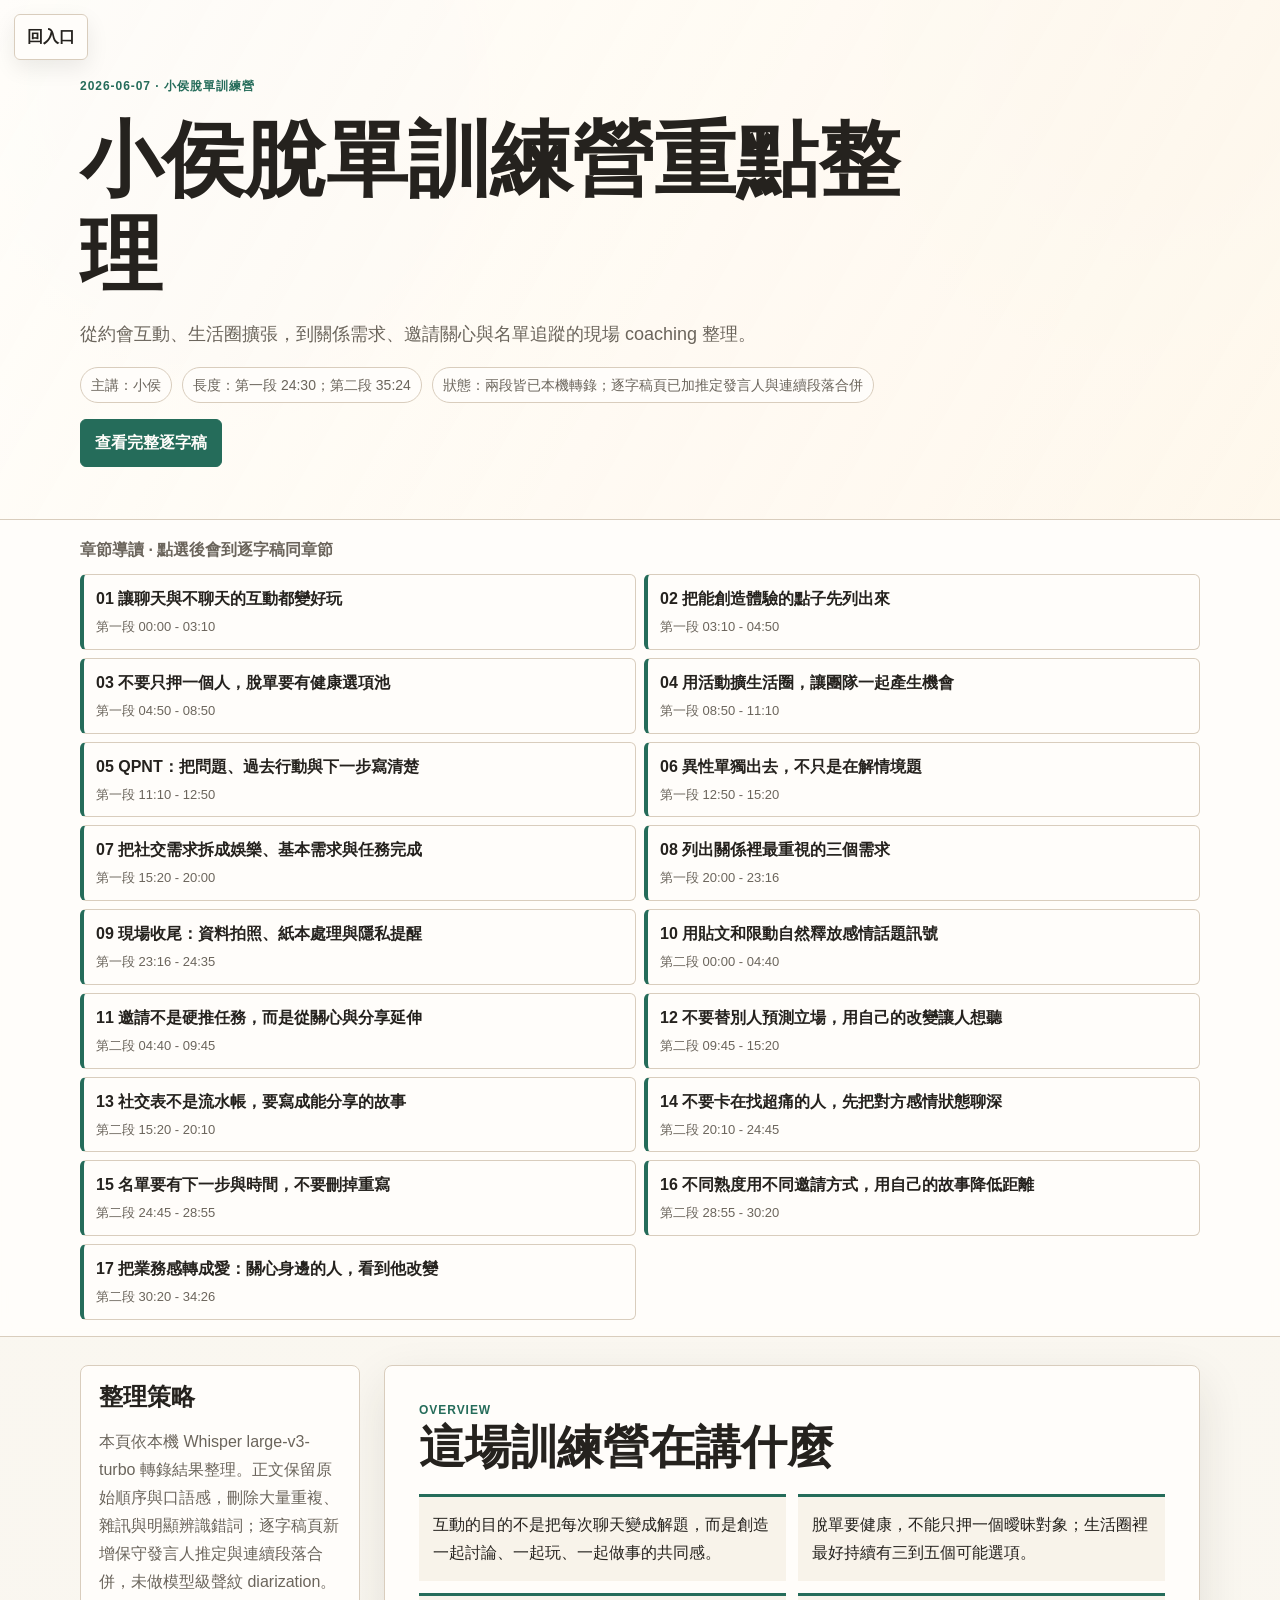
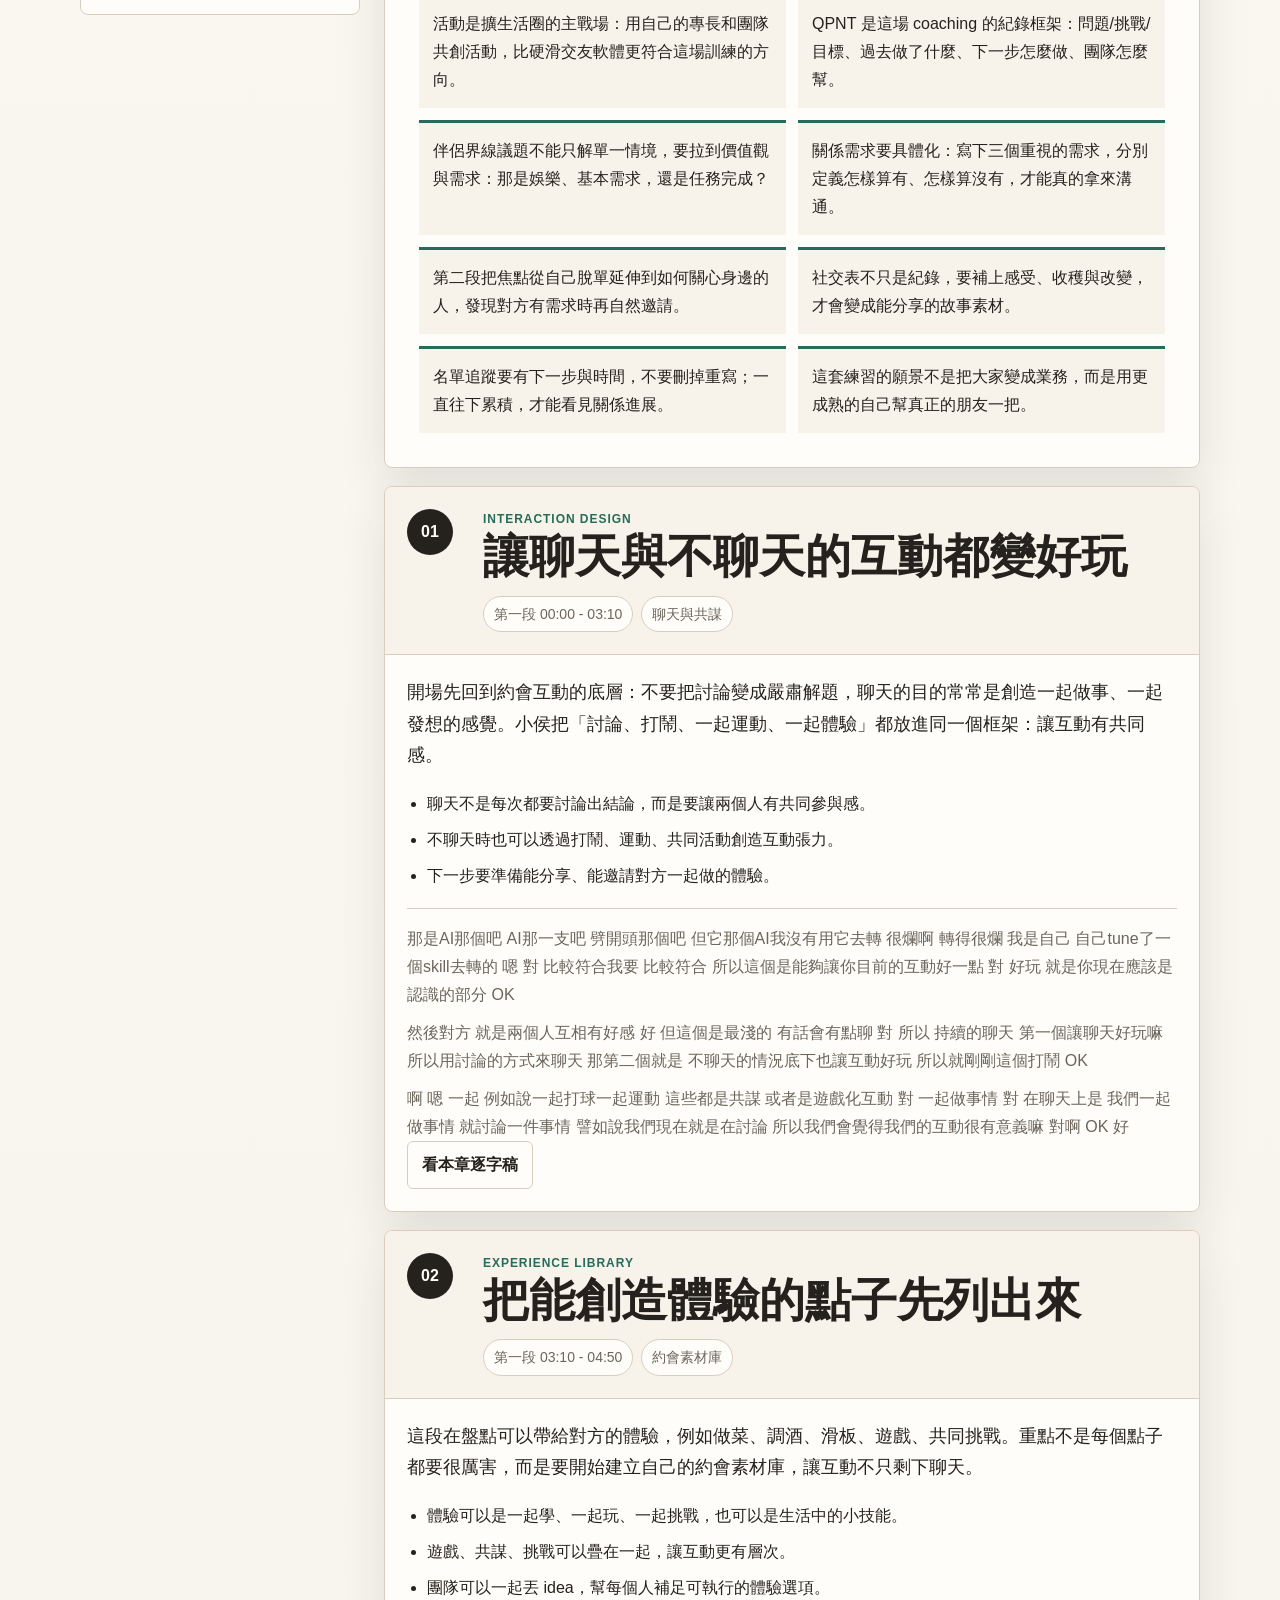
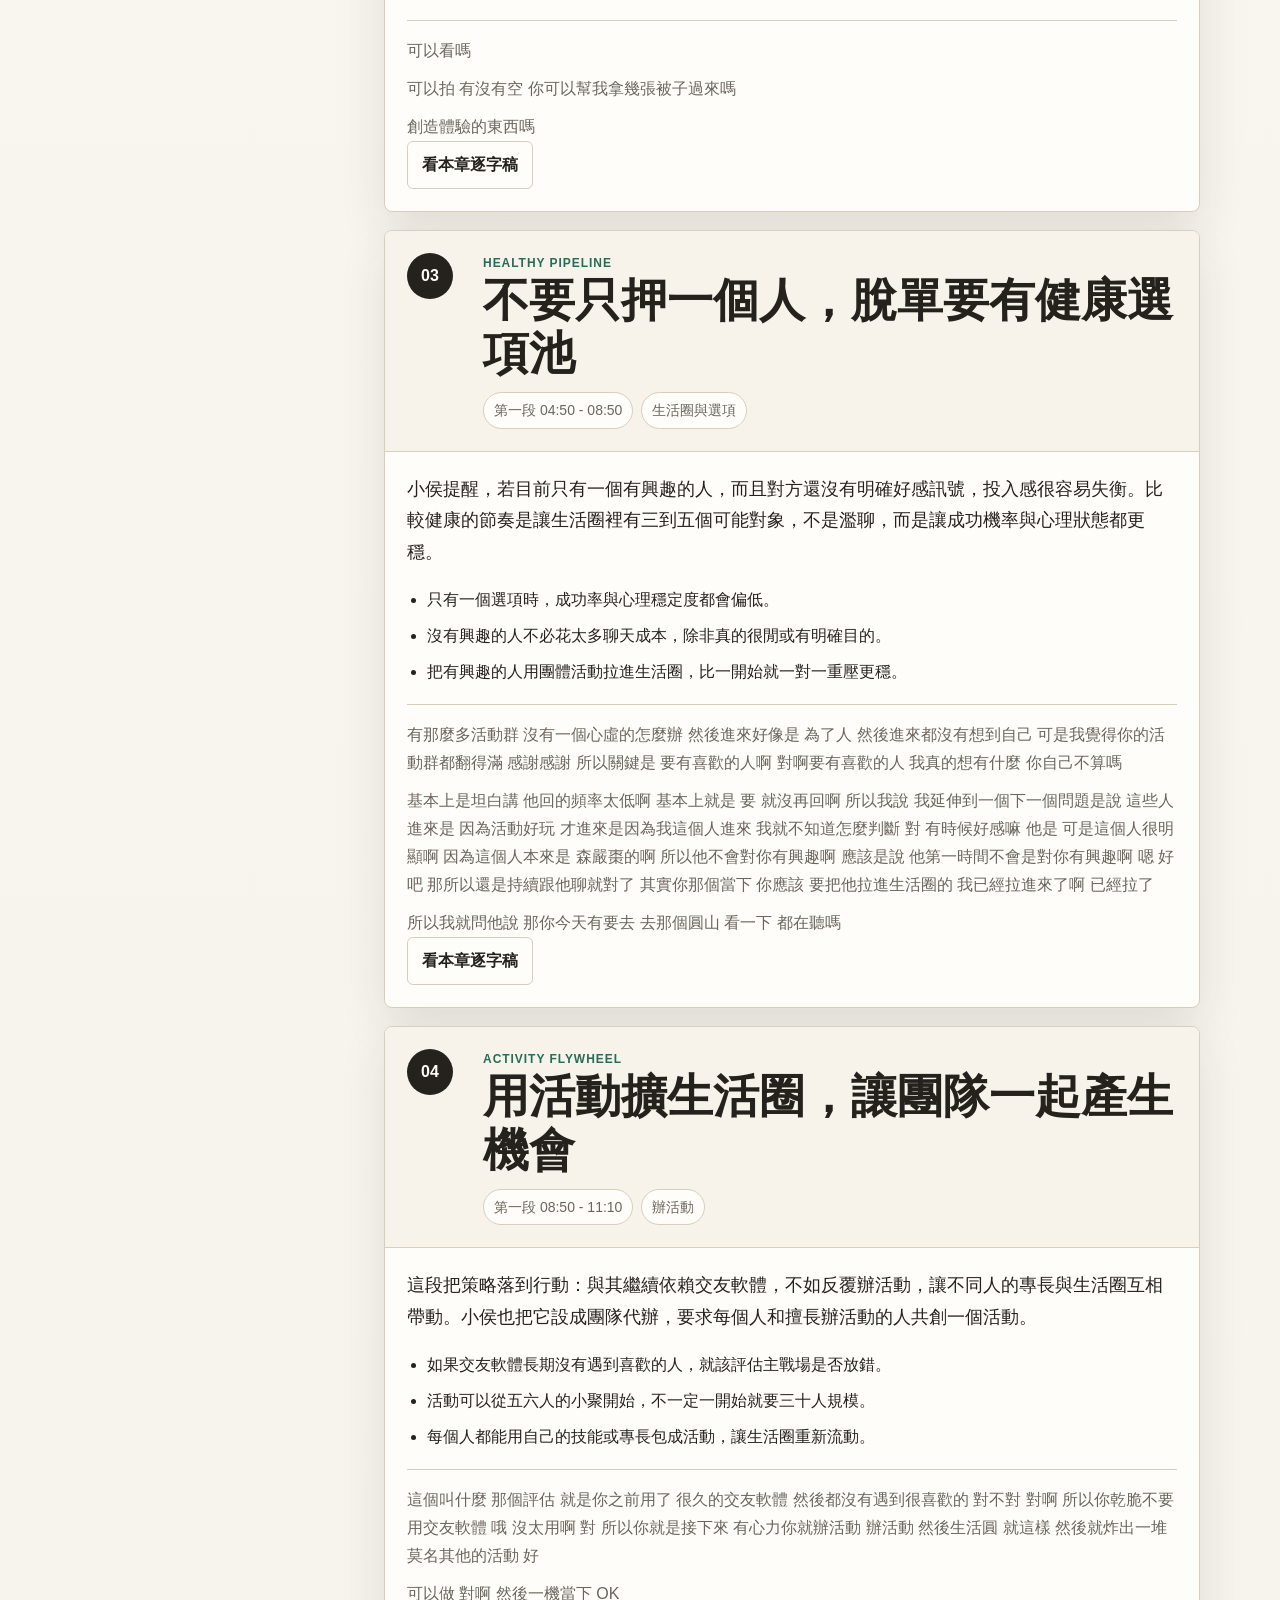
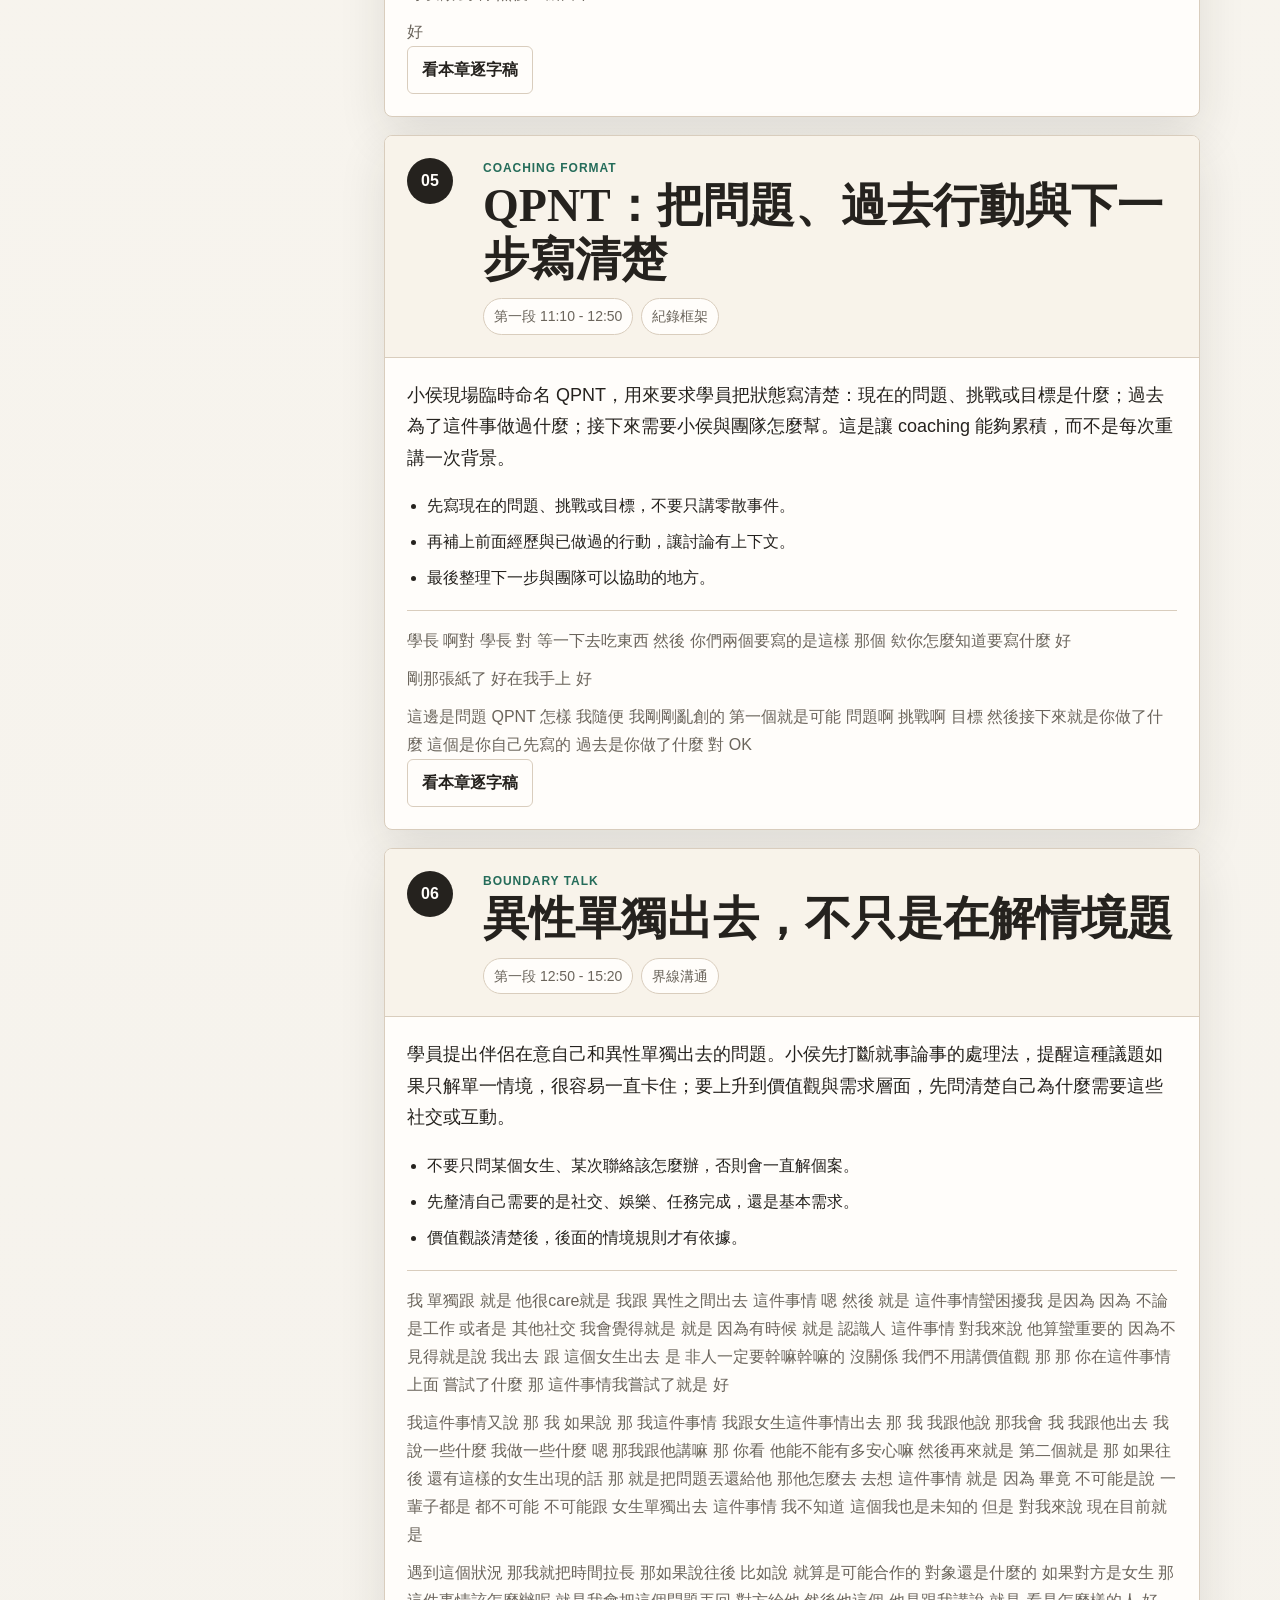
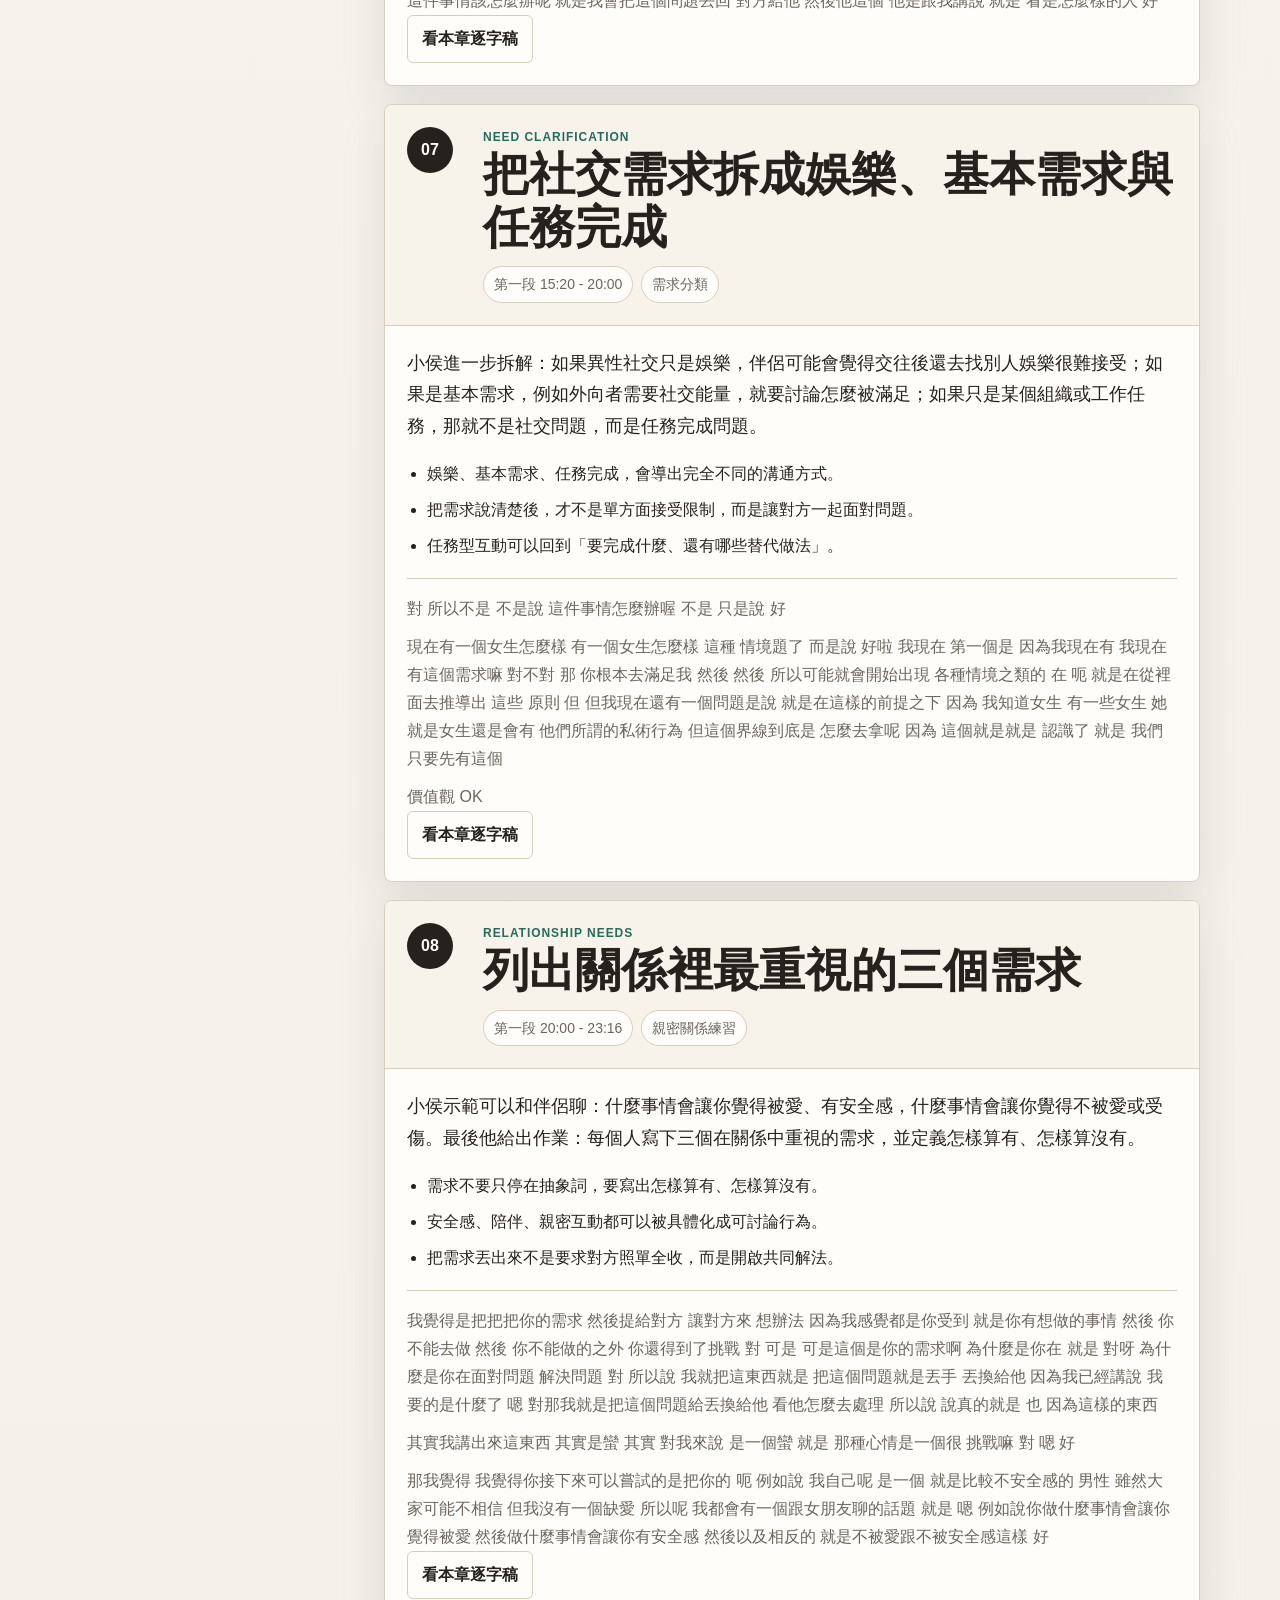
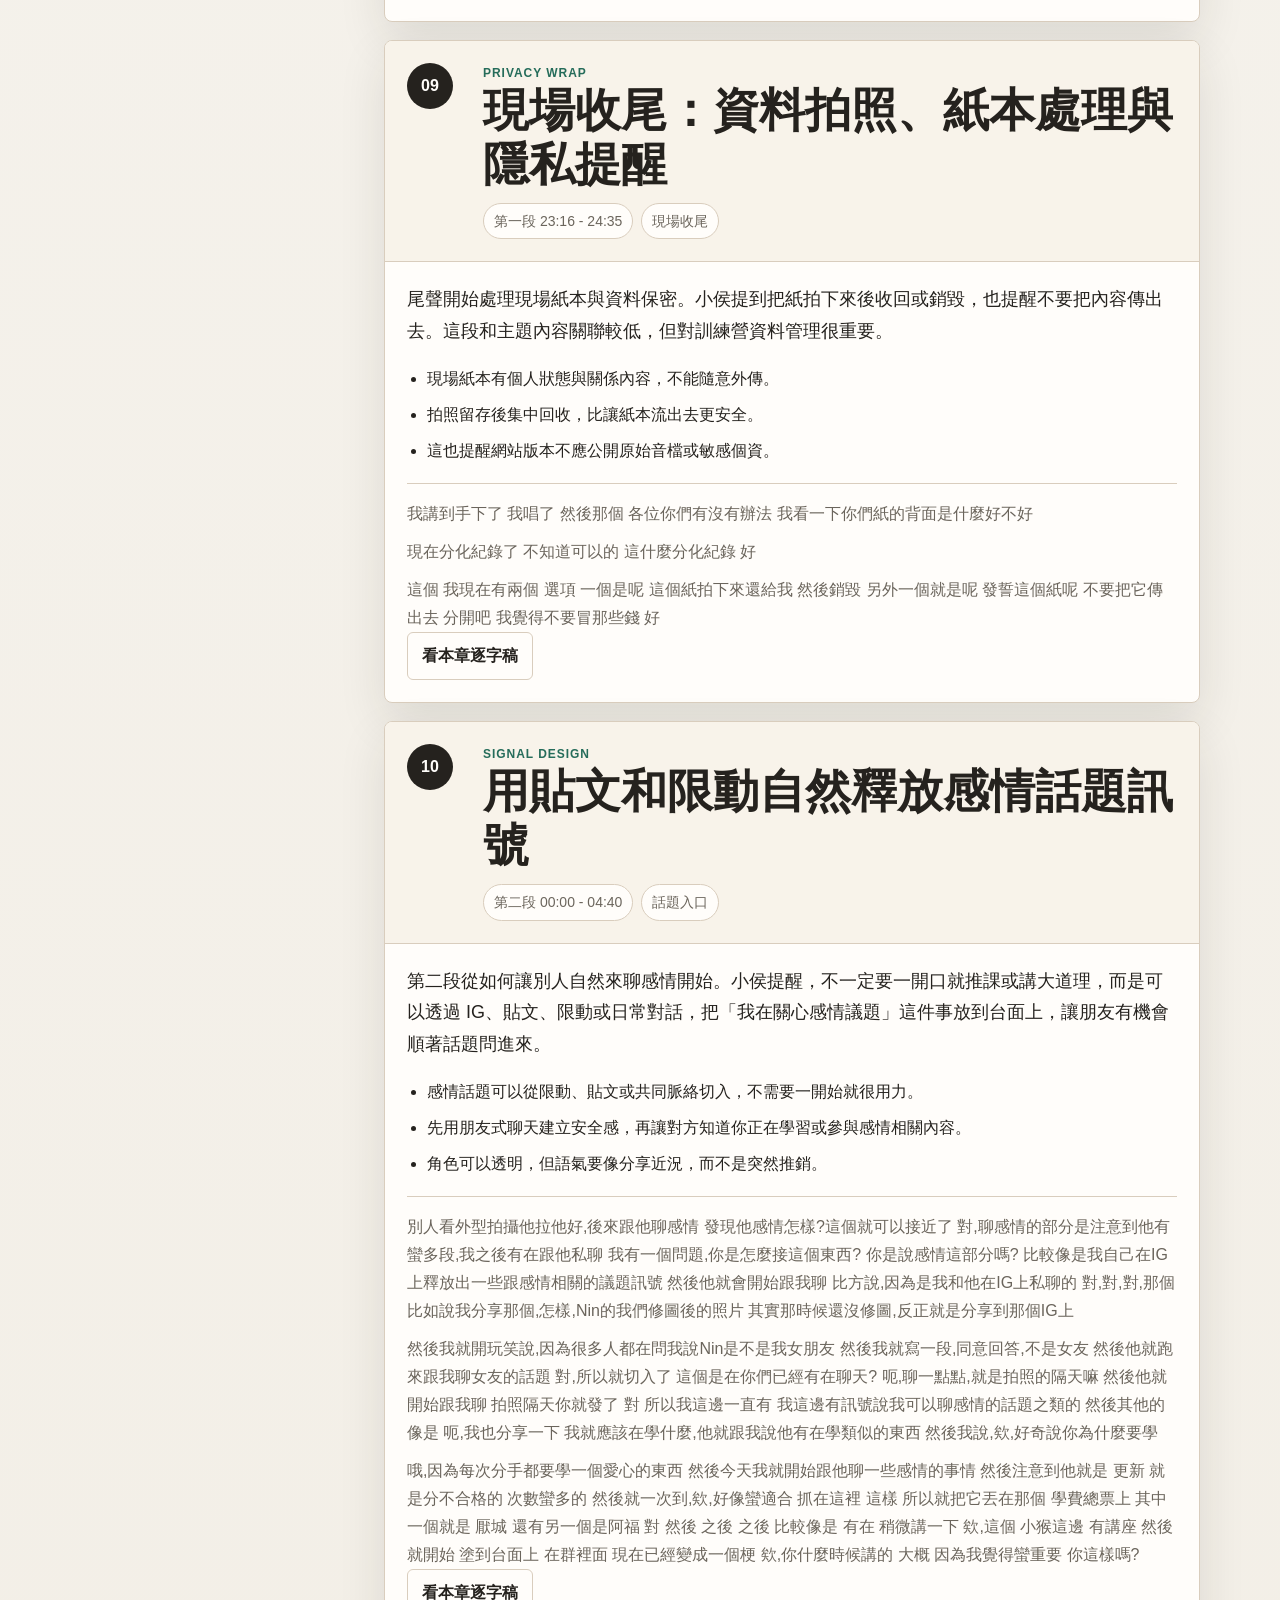
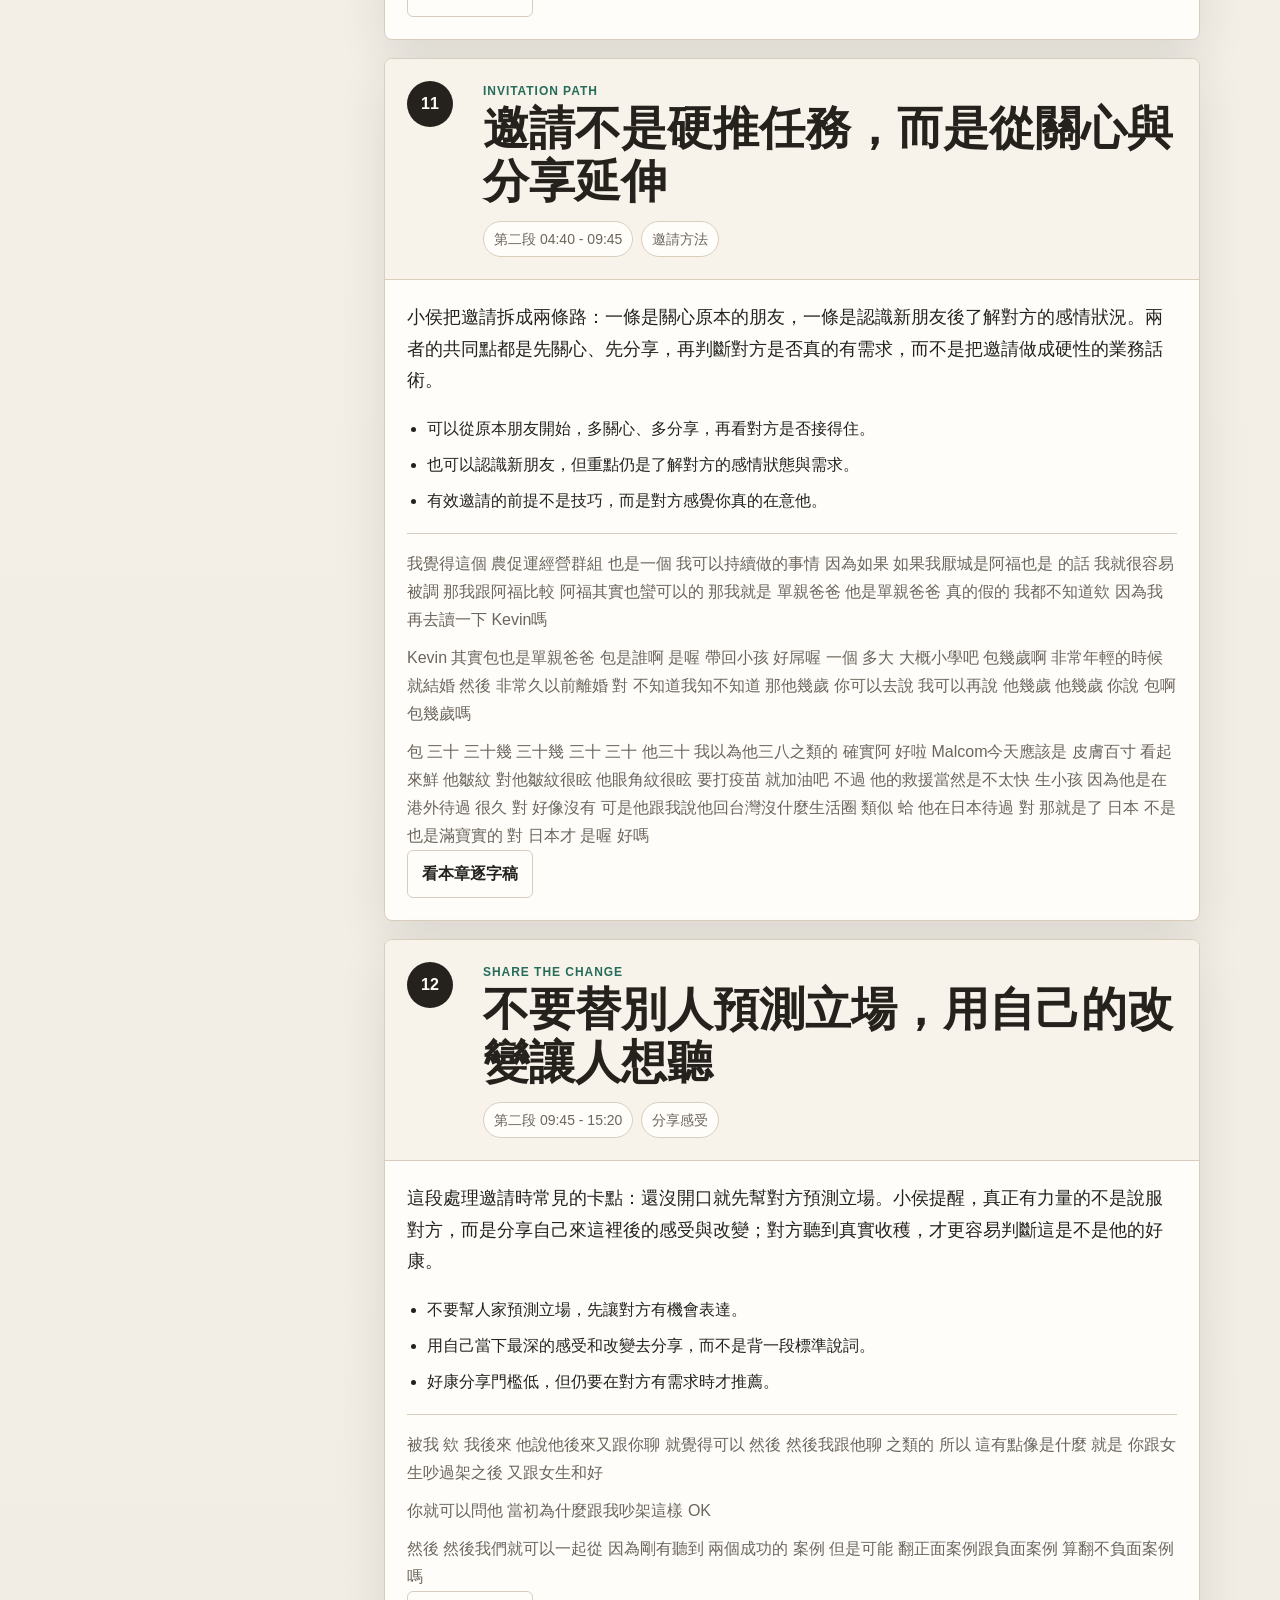
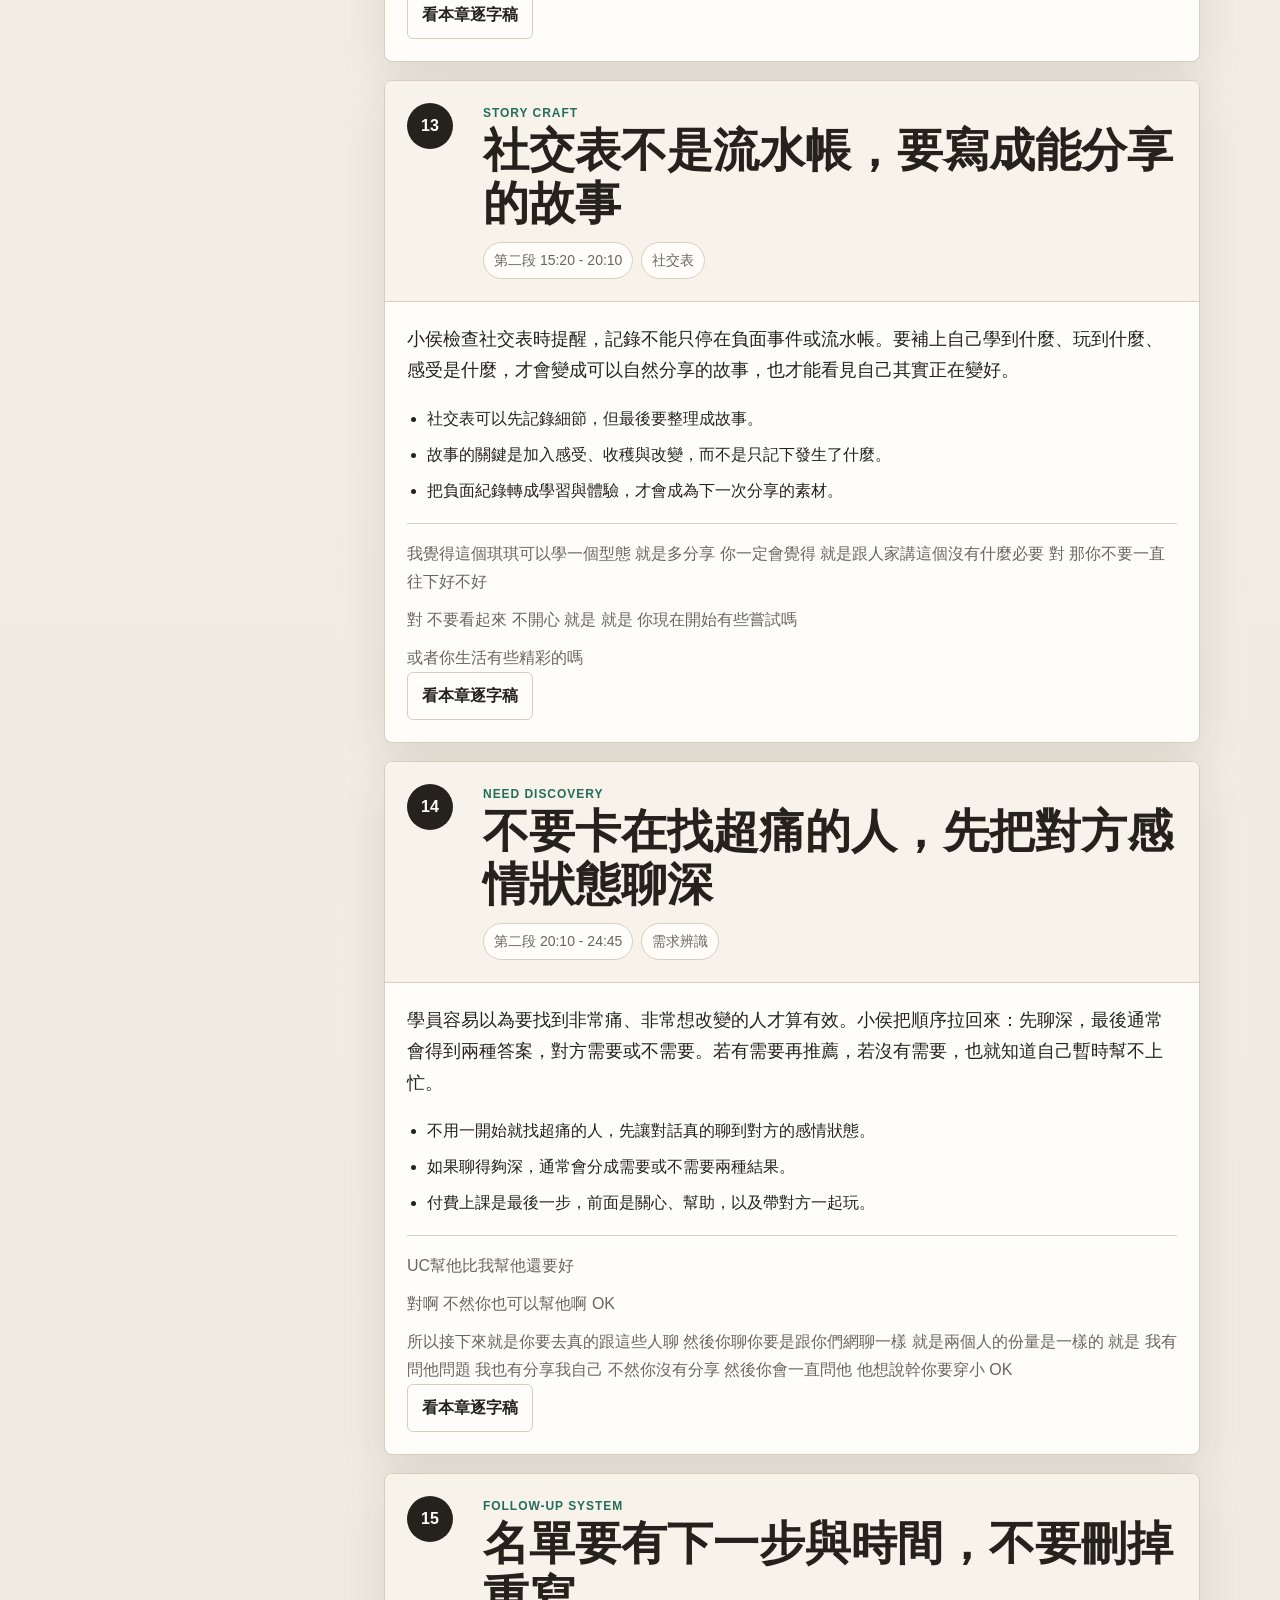
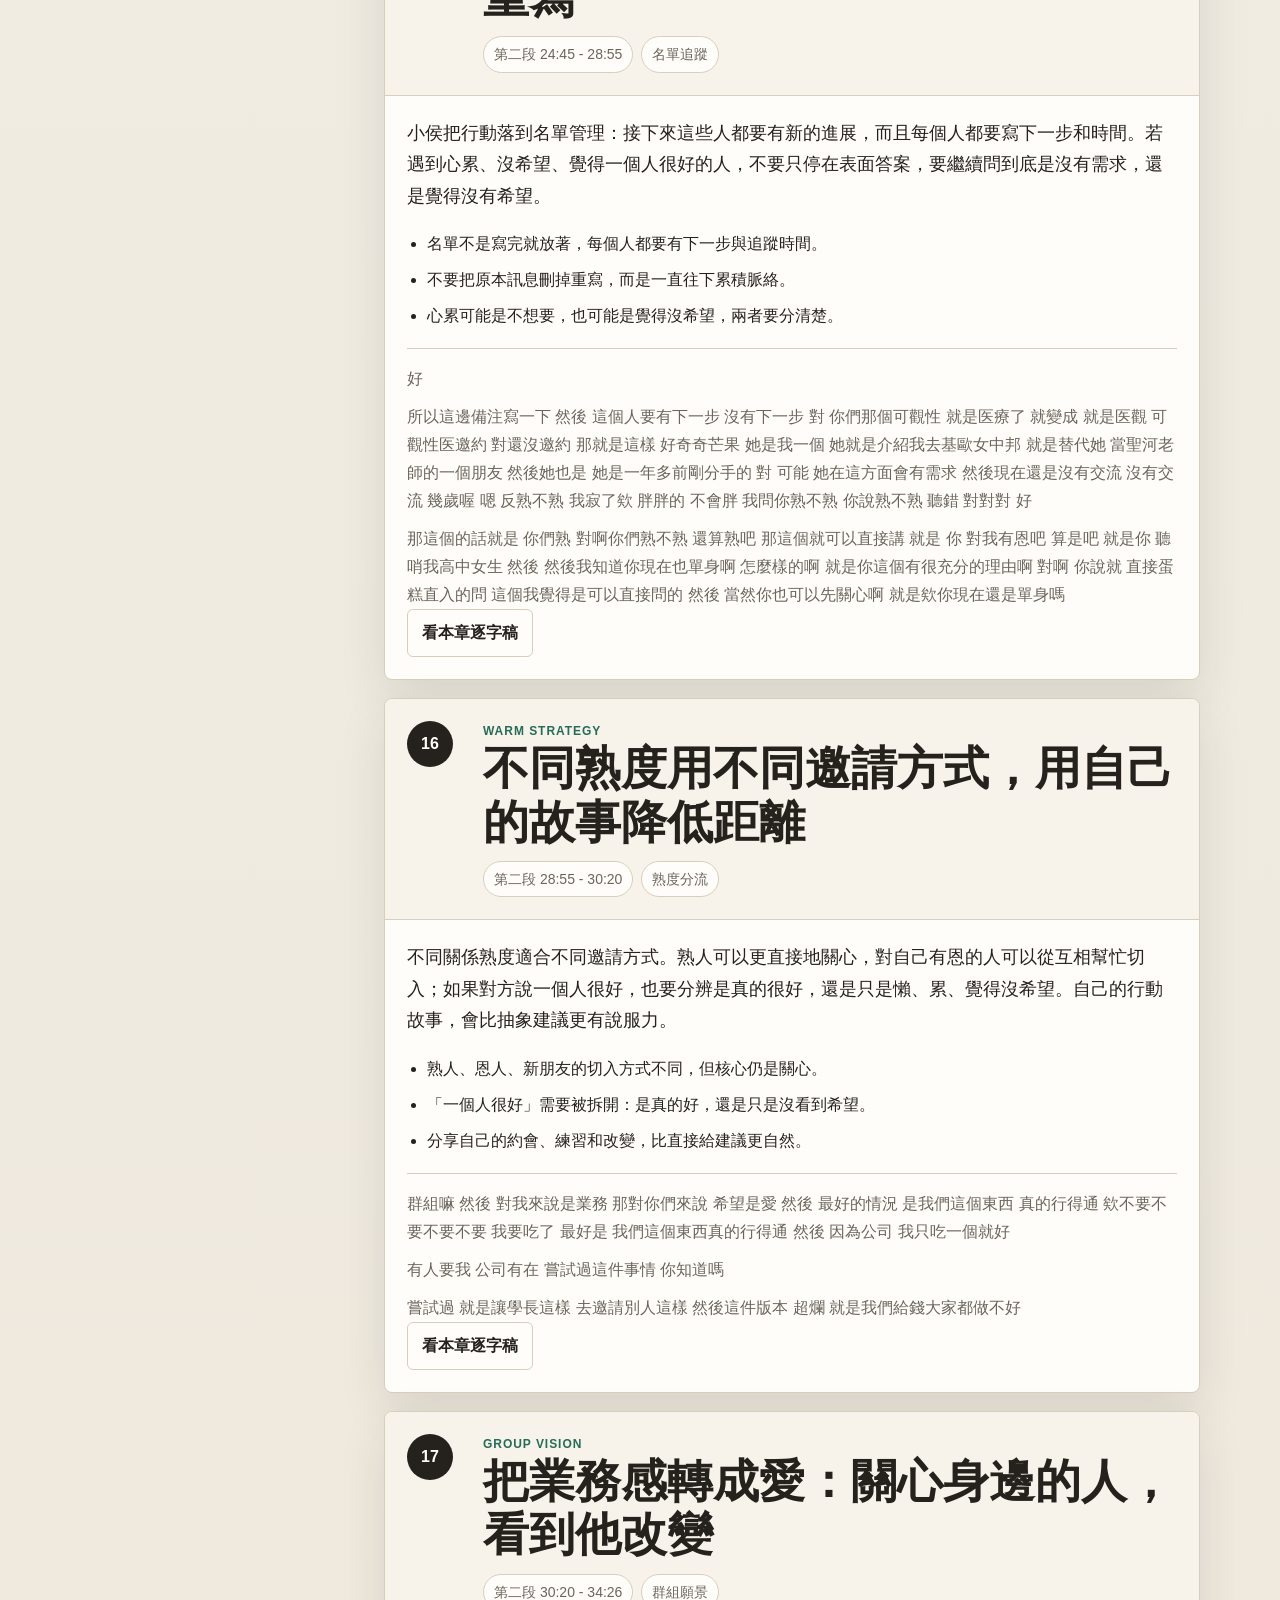
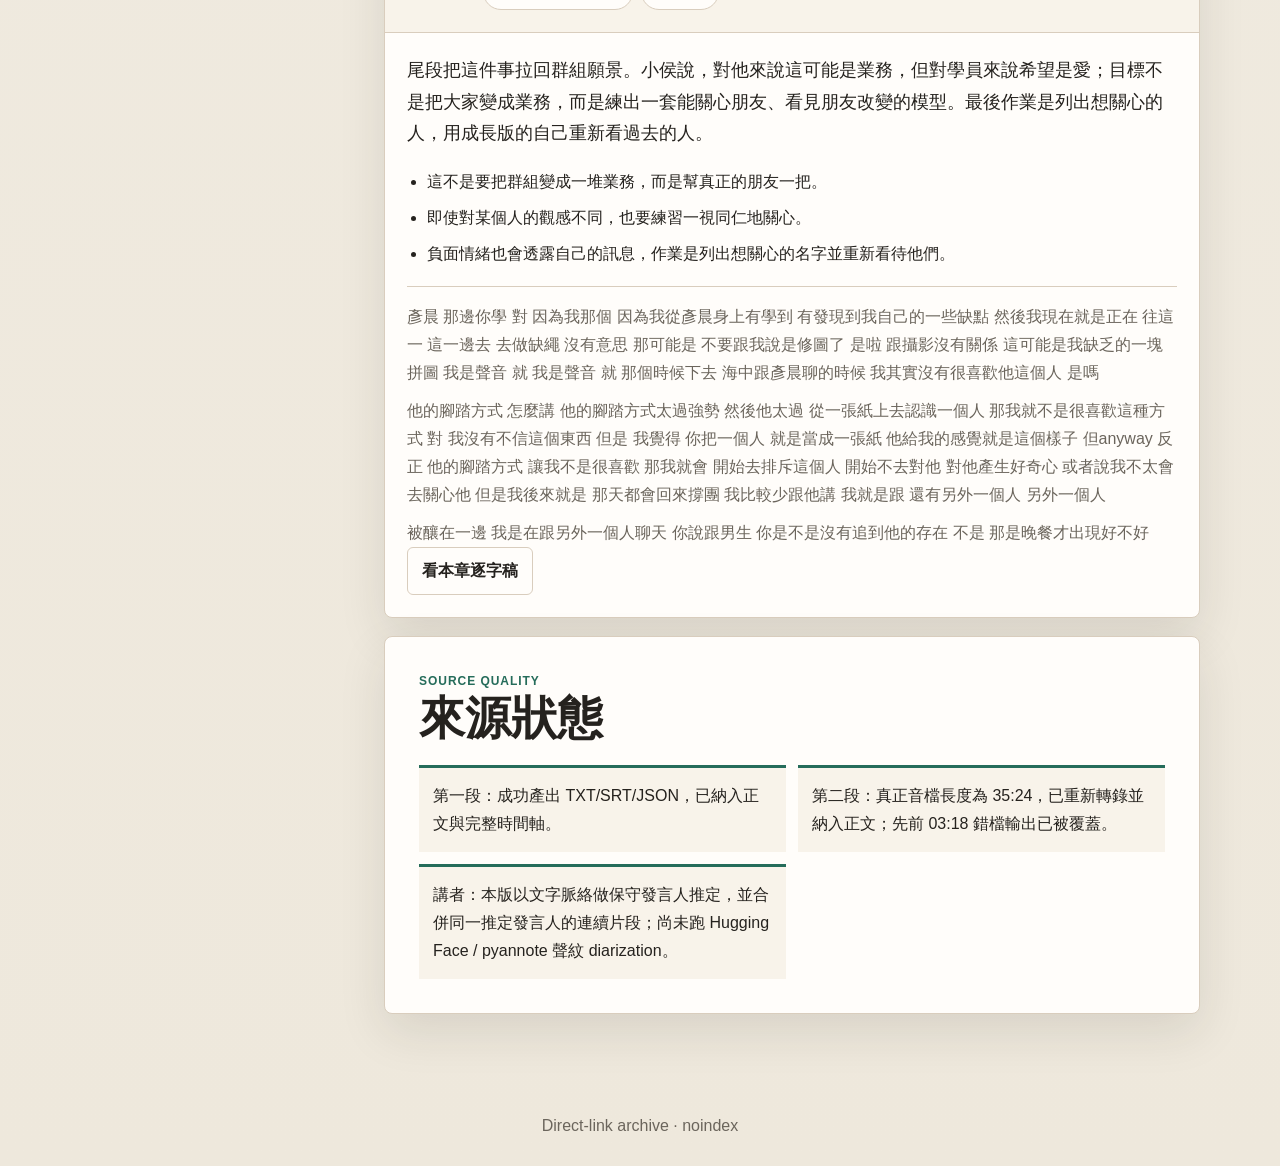
==== commit 92a85971: "Add inferred speaker transcript version" ====
--- a/events/2026-06-07-dating-camp/index.html
+++ b/events/2026-06-07-dating-camp/index.html
@@ -18,7 +18,7 @@
       <div class="meta-grid">
         <span class="meta-chip">主講：小侯</span>
         <span class="meta-chip">長度：第一段 24:30；第二段 35:24</span>
-        <span class="meta-chip">狀態：兩段皆已本機轉錄；第二段已更新為真正音檔</span>
+        <span class="meta-chip">狀態：兩段皆已本機轉錄；逐字稿頁已加推定發言人與連續段落合併</span>
       </div>
       <div class="hero-actions">
         <a class="button primary" href="../../transcripts/2026-06-07-dating-camp/">查看完整逐字稿</a>
@@ -50,7 +50,7 @@
   <main class="shell page-grid">
     <aside class="side-note">
       <h2>整理策略</h2>
-      <p>本頁依本機 Whisper large-v3-turbo 轉錄結果整理。正文保留原始順序與口語感，刪除大量重複、雜訊與明顯辨識錯詞；講者標示採保守策略，未做強制姓名歸因。</p>
+      <p>本頁依本機 Whisper large-v3-turbo 轉錄結果整理。正文保留原始順序與口語感，刪除大量重複、雜訊與明顯辨識錯詞；逐字稿頁新增保守發言人推定與連續段落合併，未做模型級聲紋 diarization。</p>
     </aside>
     <section class="content-flow">
       <section class="panel">
@@ -481,7 +481,7 @@
         <h2>來源狀態</h2>
         <ul class="summary-list"><li>第一段：成功產出 TXT/SRT/JSON，已納入正文與完整時間軸。</li>
 <li>第二段：真正音檔長度為 35:24，已重新轉錄並納入正文；先前 03:18 錯檔輸出已被覆蓋。</li>
-<li>講者：未跑 Hugging Face diarization；因此完整逐字稿採時間軸呈現，整理版只在高信心處以小侯教練脈絡描述。</li></ul>
+<li>講者：本版以文字脈絡做保守發言人推定，並合併同一推定發言人的連續片段；尚未跑 Hugging Face / pyannote 聲紋 diarization。</li></ul>
       </section>
     </section>
   </main>
--- a/styles.css
+++ b/styles.css
@@ -268,7 +268,7 @@
 .transcript-list { padding: 0 20px 10px; }
 .transcript-row {
   display: grid;
-  grid-template-columns: 128px minmax(0, 1fr);
+  grid-template-columns: 128px 124px minmax(0, 1fr);
   gap: 14px;
   padding: 12px 0;
   border-top: 1px solid var(--line);
@@ -279,6 +279,13 @@
   font-weight: 900;
   font-variant-numeric: tabular-nums;
 }
+.speaker-label {
+  color: var(--muted);
+  font-weight: 900;
+}
+.speaker-coach .speaker-label { color: var(--accent); }
+.speaker-student .speaker-label { color: var(--accent-2); }
+.speaker-room .speaker-label { color: var(--gold); }
 .transcript-row p { margin: 0; }
 
 .footer {
@@ -298,4 +305,5 @@
   .hero { padding-top: 44px; }
   .chapter-head, .transcript-chapter-head, .transcript-row { grid-template-columns: 1fr; }
   .transcript-chapter-head { display: grid; }
-}
+  .transcript-row { gap: 4px; }
+}
